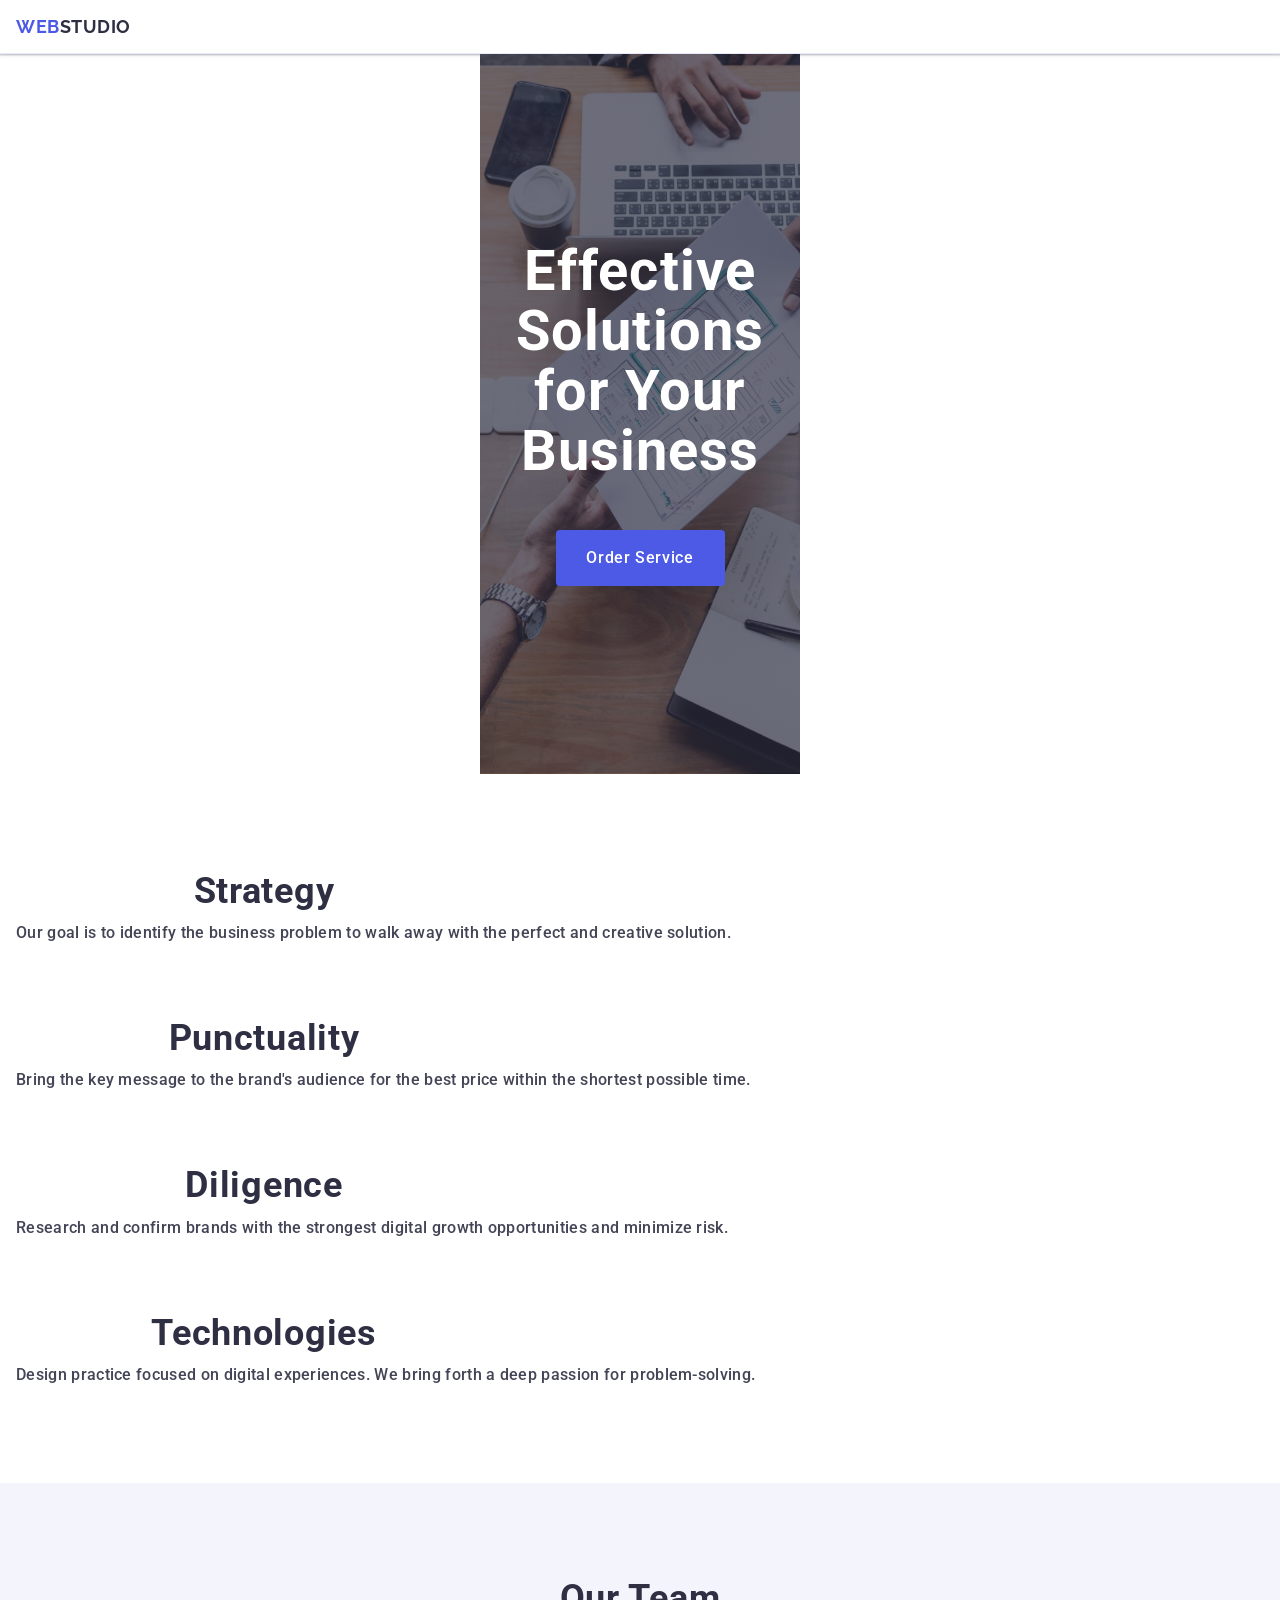
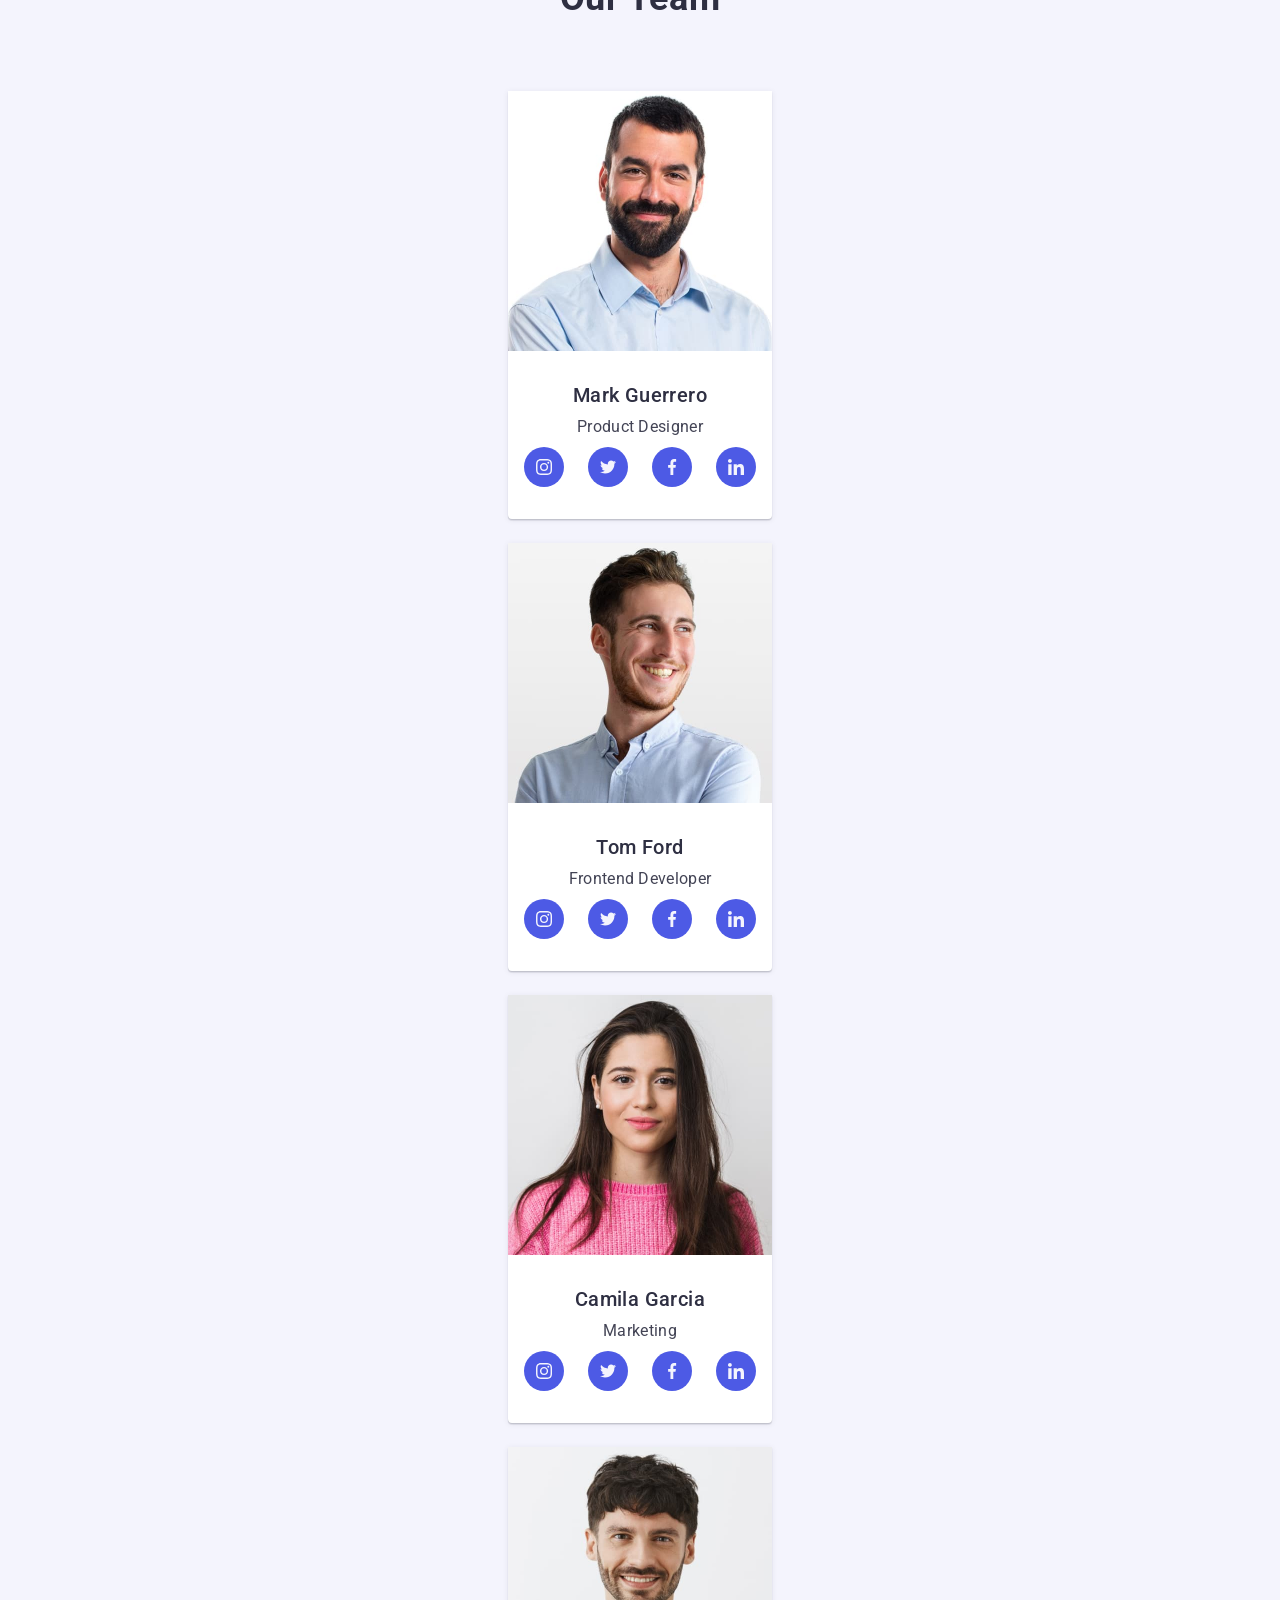
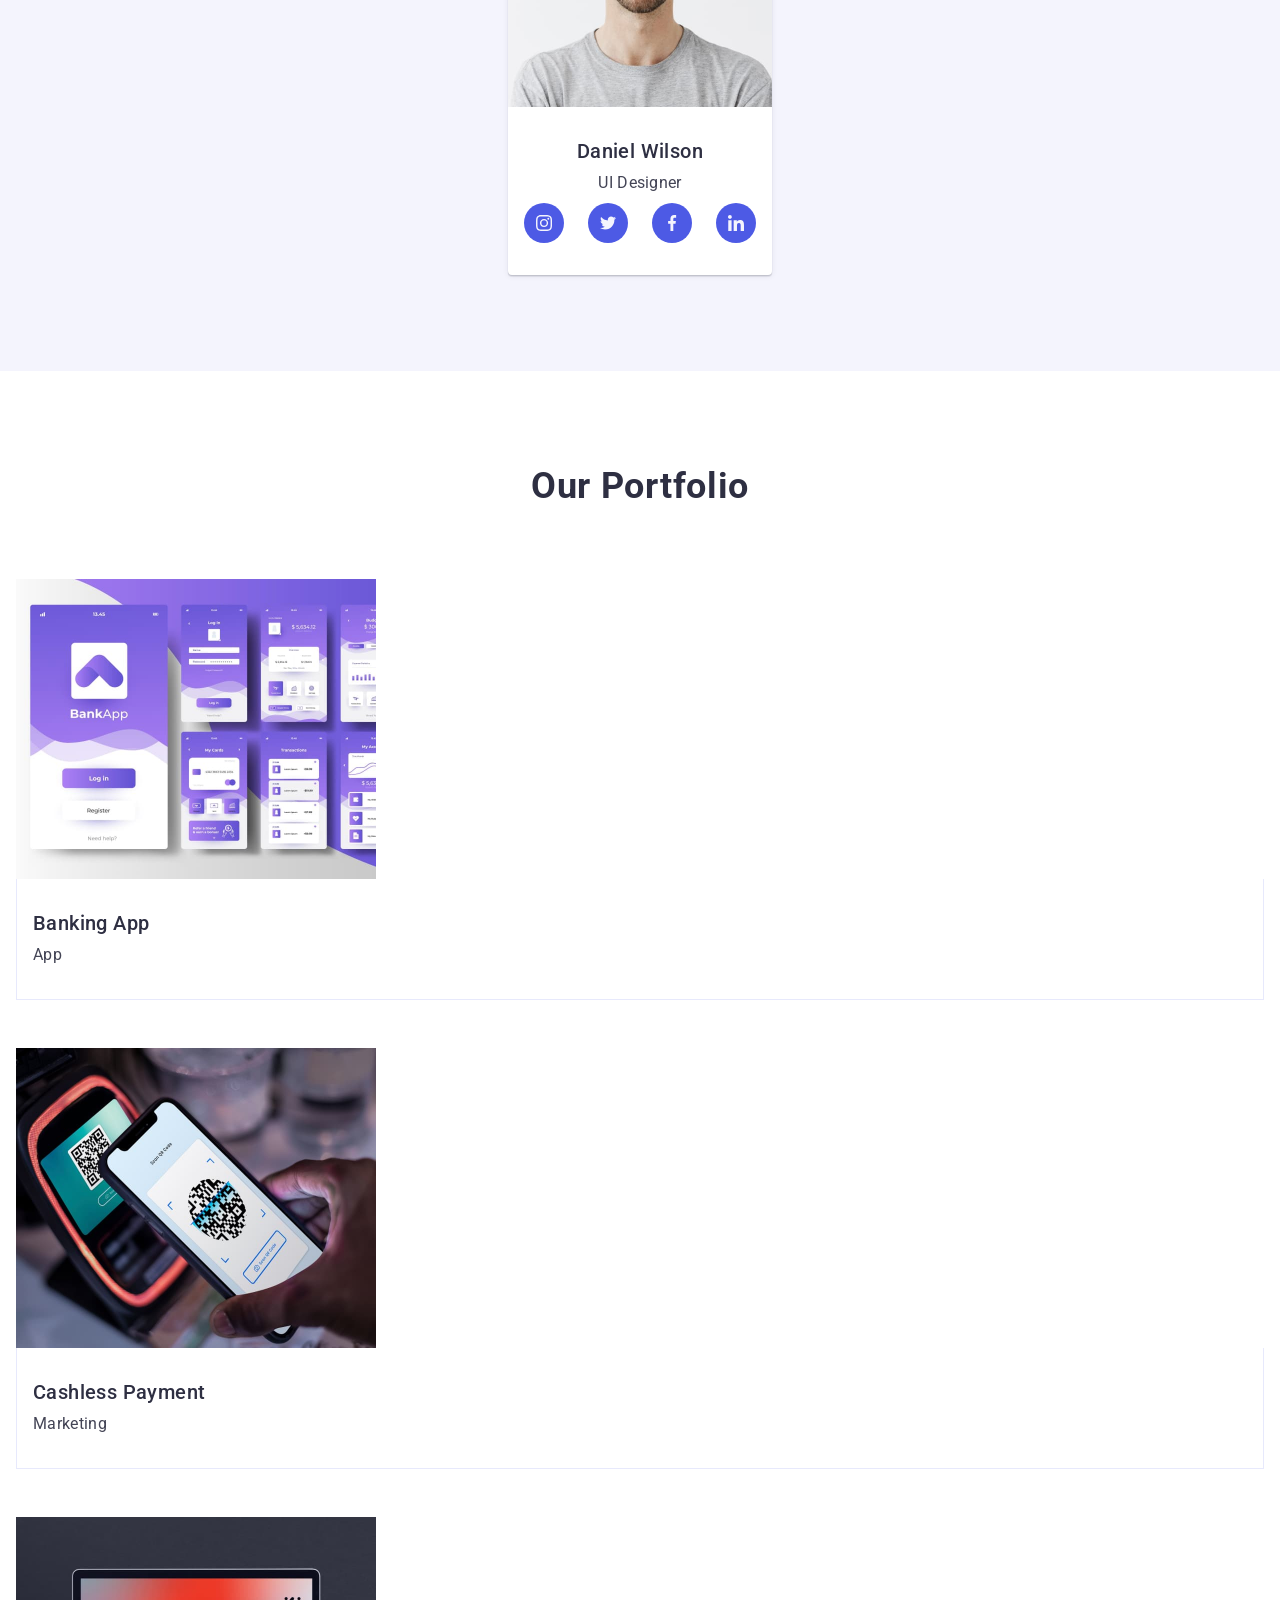
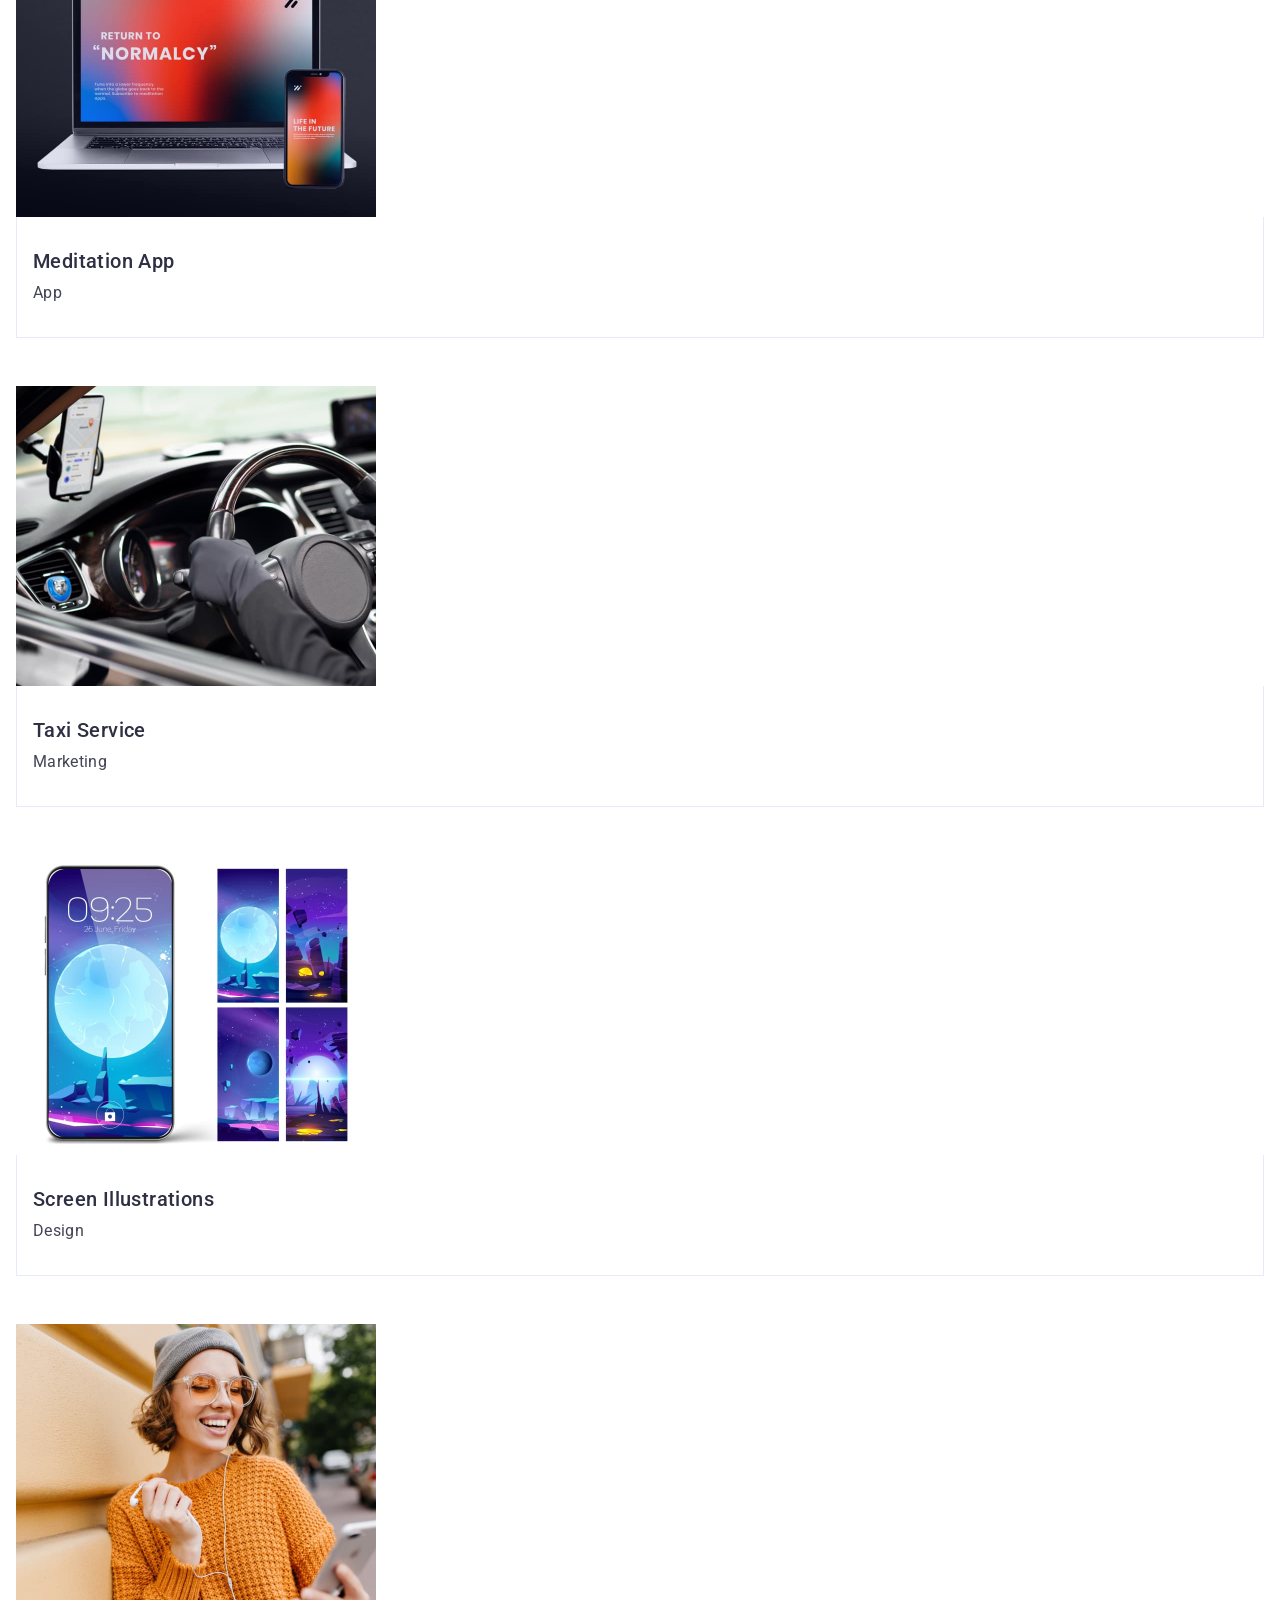
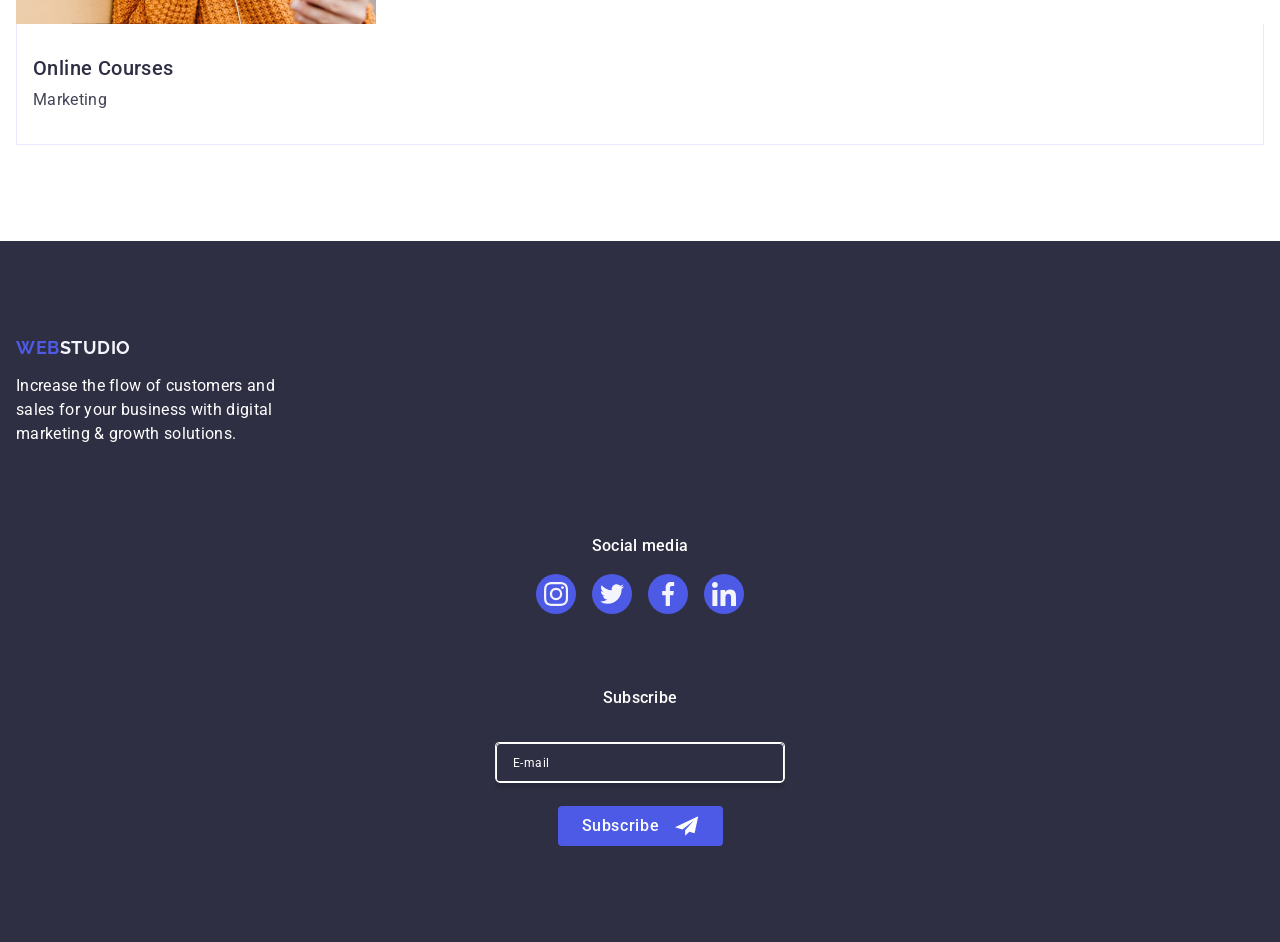
==== index.html @ 6424c377 "turned desktop verison to mobile-first" ====
<!DOCTYPE html>
<html lang="en">
  <head>
    <meta charset="UTF-8" />
    <meta name="viewport" content="width=device-width, initial-scale=1.0" />
    <title>GoIT homework 6</title>
    <link
      rel="stylesheet"
      href="https://cdnjs.cloudflare.com/ajax/libs/modern-normalize/3.0.1/modern-normalize.min.css"
      integrity="sha512-q6WgHqiHlKyOqslT/lgBgodhd03Wp4BEqKeW6nNtlOY4quzyG3VoQKFrieaCeSnuVseNKRGpGeDU3qPmabCANg=="
      crossorigin="anonymous"
      referrerpolicy="no-referrer"
    />
    <link rel="preconnect" href="https://fonts.googleapis.com" />
    <link rel="preconnect" href="https://fonts.gstatic.com" crossorigin />
    <link
      href="https://fonts.googleapis.com/css2?family=Raleway:ital,wght@0,100..900;1,100..900&family=Roboto:ital,wght@0,100..900;1,100..900&display=swap"
      rel="stylesheet"
    />
    <link rel="stylesheet" href="./css/styles.css" />
  </head>
  <body>
    <header class="page-header">
      <div class="header-nav container">
        <nav class="nav-links">
          <a href="./index.html" class="logo"
            >Web<span class="logo-span-header">Studio</span></a
          >
          <ul class="link-nav visually-hidden">
            <li>
              <a href="./index.html" class="link active">Studio</a>
            </li>
            <li>
              <a href="" class="link">Portfolio</a>
            </li>
            <li>
              <a href="" class="link">Contacts</a>
            </li>
          </ul>
        </nav>
        <address class="address-nav visually-hidden">
          <ul class="nav-contacts">
            <li>
              <a href="mailto:info@devstudio.com" class="contact"
                >info@devstudio.com</a
              >
            </li>
            <li>
              <a href="tel:+110001111111" class="contact"
                >+11 (000) 111-11-11</a
              >
            </li>
          </ul>
        </address>
      </div>
    </header>
    <main>
      <section class="main-page">
        <div class="container">
          <h1 class="main-page-text">Effective Solutions for Your Business</h1>
          <button type="button" class="order-service-button">
            Order Service
          </button>
        </div>
      </section>
      <section class="advantages">
        <div class="container">
          <h2 class="visually-hidden">Our Advantages</h2>
          <ul class="adv-list">
            <li class="adv-item">
              <div class="adv-icon-box visually-hidden">
                <svg class="adv-icon" width="64" height="64">
                  <use href="./images/icons.svg#icon-antenna"></use>
                </svg>
              </div>
              <h3 class="adv-title">Strategy</h3>
              <p class="adv-text">
                Our goal is to identify the business problem to walk away with
                the perfect and creative solution.
              </p>
            </li>
            <li class="adv-item">
              <div class="adv-icon-box visually-hidden">
                <svg class="adv-icon" width="64" height="64">
                  <use href="./images/icons.svg#icon-clock"></use>
                </svg>
              </div>
              <h3 class="adv-title">Punctuality</h3>
              <p class="adv-text">
                Bring the key message to the brand's audience for the best price
                within the shortest possible time.
              </p>
            </li>
            <li class="adv-item">
              <div class="adv-icon-box visually-hidden">
                <svg class="adv-icon" width="64" height="64">
                  <use href="./images/icons.svg#icon-diagram"></use>
                </svg>
              </div>
              <h3 class="adv-title">Diligence</h3>
              <p class="adv-text">
                Research and confirm brands with the strongest digital growth
                opportunities and minimize risk.
              </p>
            </li>
            <li class="adv-item">
              <div class="adv-icon-box visually-hidden">
                <svg class="adv-icon" width="64" height="64">
                  <use href="./images/icons.svg#icon-astronaut"></use>
                </svg>
              </div>
              <h3 class="adv-title">Technologies</h3>
              <p class="adv-text">
                Design practice focused on digital experiences. We bring forth a
                deep passion for problem-solving.
              </p>
            </li>
          </ul>
        </div>
      </section>
      <section class="team">
        <div class="container">
          <h2 class="team-title">Our Team</h2>
          <ul class="team-list">
            <li class="team-card">
              <img
                src="./images/Mark.jpg"
                alt="Mark Guerrero"
                width="264"
                height="260"
              />
              <div class="team-name">
                <h3 class="team-member">Mark Guerrero</h3>
                <p class="team-member-text">Product Designer</p>
                <ul class="social-links">
                  <li class="social-links-link">
                    <a
                      href="https://www.instagram.com/"
                      target="_blank"
                      class="link"
                    >
                      <svg class="icon" width="16" height="16">
                        <use href="./images/icons.svg#icon-instagram"></use>
                      </svg>
                    </a>
                  </li>
                  <li class="social-links-link">
                    <a
                      href="https://www.twitter.com/"
                      target="_blank"
                      class="link"
                    >
                      <svg class="icon" width="16" height="16">
                        <use href="./images/icons.svg#icon-twitter"></use>
                      </svg>
                    </a>
                  </li>
                  <li class="social-links-link">
                    <a
                      href="https://www.facebook.com/"
                      target="_blank"
                      class="link"
                    >
                      <svg class="icon" width="16" height="16">
                        <use href="./images/icons.svg#icon-facebook"></use>
                      </svg>
                    </a>
                  </li>
                  <li class="social-links-link">
                    <a
                      href="https://www.linkedin.com/"
                      target="_blank"
                      class="link"
                    >
                      <svg class="icon" width="16" height="16">
                        <use href="./images/icons.svg#icon-linkedin"></use>
                      </svg>
                    </a>
                  </li>
                </ul>
              </div>
            </li>
            <li class="team-card">
              <img
                src="./images/Tom.jpg"
                alt="Tom Ford"
                width="264"
                height="260"
              />
              <div class="team-name">
                <h3 class="team-member">Tom Ford</h3>
                <p class="team-member-text">Frontend Developer</p>
                <ul class="social-links">
                  <li class="social-links-link">
                    <a
                      href="https://www.instagram.com/"
                      target="_blank"
                      class="link"
                    >
                      <svg class="icon" width="16" height="16">
                        <use href="./images/icons.svg#icon-instagram"></use>
                      </svg>
                    </a>
                  </li>
                  <li class="social-links-link">
                    <a
                      href="https://www.twitter.com/"
                      target="_blank"
                      class="link"
                    >
                      <svg class="icon" width="16" height="16">
                        <use href="./images/icons.svg#icon-twitter"></use>
                      </svg>
                    </a>
                  </li>
                  <li class="social-links-link">
                    <a
                      href="https://www.facebook.com/"
                      target="_blank"
                      class="link"
                    >
                      <svg class="icon" width="16" height="16">
                        <use href="./images/icons.svg#icon-facebook"></use>
                      </svg>
                    </a>
                  </li>
                  <li class="social-links-link">
                    <a
                      href="https://www.linkedin.com/"
                      target="_blank"
                      class="link"
                    >
                      <svg class="icon" width="16" height="16">
                        <use href="./images/icons.svg#icon-linkedin"></use>
                      </svg>
                    </a>
                  </li>
                </ul>
              </div>
            </li>
            <li class="team-card">
              <img
                src="./images/Camila.jpg"
                alt="Camila Garcia"
                width="264"
                height="260"
              />
              <div class="team-name">
                <h3 class="team-member">Camila Garcia</h3>
                <p class="team-member-text">Marketing</p>
                <ul class="social-links">
                  <li class="social-links-link">
                    <a
                      href="https://www.instagram.com/"
                      target="_blank"
                      class="link"
                    >
                      <svg class="icon" width="16" height="16">
                        <use href="./images/icons.svg#icon-instagram"></use>
                      </svg>
                    </a>
                  </li>
                  <li class="social-links-link">
                    <a
                      href="https://www.twitter.com/"
                      target="_blank"
                      class="link"
                    >
                      <svg class="icon" width="16" height="16">
                        <use href="./images/icons.svg#icon-twitter"></use>
                      </svg>
                    </a>
                  </li>
                  <li class="social-links-link">
                    <a
                      href="https://www.facebook.com/"
                      target="_blank"
                      class="link"
                    >
                      <svg class="icon" width="16" height="16">
                        <use href="./images/icons.svg#icon-facebook"></use>
                      </svg>
                    </a>
                  </li>
                  <li class="social-links-link">
                    <a
                      href="https://www.linkedin.com/"
                      target="_blank"
                      class="link"
                    >
                      <svg class="icon" width="16" height="16">
                        <use href="./images/icons.svg#icon-linkedin"></use>
                      </svg>
                    </a>
                  </li>
                </ul>
              </div>
            </li>
            <li class="team-card">
              <img
                src="./images/Daniel.jpg"
                alt="Daniel Wilson"
                width="264"
                height="260"
              />
              <div class="team-name">
                <h3 class="team-member">Daniel Wilson</h3>
                <p class="team-member-text">UI Designer</p>
                <ul class="social-links">
                  <li class="social-links-link">
                    <a
                      href="https://www.instagram.com/"
                      target="_blank"
                      class="link"
                    >
                      <svg class="icon" width="16" height="16">
                        <use href="./images/icons.svg#icon-instagram"></use>
                      </svg>
                    </a>
                  </li>
                  <li class="social-links-link">
                    <a
                      href="https://www.twitter.com/"
                      target="_blank"
                      class="link"
                    >
                      <svg class="icon" width="16" height="16">
                        <use href="./images/icons.svg#icon-twitter"></use>
                      </svg>
                    </a>
                  </li>
                  <li class="social-links-link">
                    <a
                      href="https://www.facebook.com/"
                      target="_blank"
                      class="link"
                    >
                      <svg class="icon" width="16" height="16">
                        <use href="./images/icons.svg#icon-facebook"></use>
                      </svg>
                    </a>
                  </li>
                  <li class="social-links-link">
                    <a
                      href="https://www.linkedin.com/"
                      target="_blank"
                      class="link"
                    >
                      <svg class="icon" width="16" height="16">
                        <use href="./images/icons.svg#icon-linkedin"></use>
                      </svg>
                    </a>
                  </li>
                </ul>
              </div>
            </li>
          </ul>
        </div>
      </section>
      <section class="portfolio">
        <div class="container">
          <h2 class="portfolio-title">Our Portfolio</h2>
          <ul class="portfolio-list">
            <li class="portfolio-item">
              <div class="portfolio-item-photo">
                <img
                  src="./images/bankingapp.jpg"
                  alt="Banking app model"
                  width="360"
                  height="300"
                />
                <p class="portfolio-item-text">
                  14 Stylish and User-Friendly App Design Concepts · Task
                  Manager App · Calorie Tracker App · Exotic Fruit Ecommerce App
                  · Cloud Storage App
                </p>
              </div>
              <div class="app-name">
                <h3 class="app-title">Banking App</h3>
                <p class="app-descr">App</p>
              </div>
            </li>
            <li class="portfolio-item">
              <div class="portfolio-item-photo">
                <img
                  src="./images/cashless.jpg"
                  alt="Cashless payment illustration"
                  width="360"
                  height="300"
                />
                <p class="portfolio-item-text">
                  14 Stylish and User-Friendly App Design Concepts · Task
                  Manager App · Calorie Tracker App · Exotic Fruit Ecommerce App
                  · Cloud Storage App
                </p>
              </div>
              <div class="app-name">
                <h3 class="app-title">Cashless Payment</h3>
                <p class="app-descr">Marketing</p>
              </div>
            </li>
            <li class="portfolio-item">
              <div class="portfolio-item-photo">
                <img
                  src="./images/meditation.jpg"
                  alt="Meditation app illustration"
                  width="360"
                  height="300"
                />
                <p class="portfolio-item-text">
                  14 Stylish and User-Friendly App Design Concepts · Task
                  Manager App · Calorie Tracker App · Exotic Fruit Ecommerce App
                  · Cloud Storage App
                </p>
              </div>
              <div class="app-name">
                <h3 class="app-title">Meditation App</h3>
                <p class="app-descr">App</p>
              </div>
            </li>
            <li class="portfolio-item">
              <div class="portfolio-item-photo">
                <img
                  src="./images/taxiservice.jpg"
                  alt="Taxi Service illustration"
                  width="360"
                  height="300"
                />
                <p class="portfolio-item-text">
                  14 Stylish and User-Friendly App Design Concepts · Task
                  Manager App · Calorie Tracker App · Exotic Fruit Ecommerce App
                  · Cloud Storage App
                </p>
              </div>
              <div class="app-name">
                <h3 class="app-title">Taxi Service</h3>
                <p class="app-descr">Marketing</p>
              </div>
            </li>
            <li class="portfolio-item">
              <div class="portfolio-item-photo">
                <img
                  src="./images/screen.jpg"
                  alt="Screen Illustrations design"
                  width="360"
                  height="300"
                />
                <p class="portfolio-item-text">
                  14 Stylish and User-Friendly App Design Concepts · Task
                  Manager App · Calorie Tracker App · Exotic Fruit Ecommerce App
                  · Cloud Storage App
                </p>
              </div>
              <div class="app-name">
                <h3 class="app-title">Screen Illustrations</h3>
                <p class="app-descr">Design</p>
              </div>
            </li>
            <li class="portfolio-item">
              <div class="portfolio-item-photo">
                <img
                  src="./images/onlinecourses.jpg"
                  alt="Online Courses illustration"
                  width="360"
                  height="300"
                />
                <p class="portfolio-item-text">
                  14 Stylish and User-Friendly App Design Concepts · Task
                  Manager App · Calorie Tracker App · Exotic Fruit Ecommerce App
                  · Cloud Storage App
                </p>
              </div>
              <div class="app-name">
                <h3 class="app-title">Online Courses</h3>
                <p class="app-descr">Marketing</p>
              </div>
            </li>
          </ul>
        </div>
      </section>
    </main>
    <footer class="page-footer">
      <div class="container">
        <div class="footer-main">
          <a href="./index.html" class="logo logo-footer"
            >Web<span class="logo-span-footer">Studio</span></a
          >
          <p class="footer-text">
            Increase the flow of customers and sales for your business with
            digital marketing & growth solutions.
          </p>
        </div>
        <div class="social-media-footer">
          <p class="social-media-text">Social media</p>
          <ul class="social-links-footer">
            <li class="footer-link">
              <a href="https://www.instagram.com/" class="link">
                <svg class="icon" width="24" height="24">
                  <use href="./images/icons.svg#icon-instagram"></use>
                </svg>
              </a>
            </li>
            <li class="footer-link">
              <a href="https://www.twitter.com/" class="link">
                <svg class="icon" width="24" height="24">
                  <use href="./images/icons.svg#icon-twitter"></use>
                </svg>
              </a>
            </li>
            <li class="footer-link">
              <a href="https://www.facebook.com/" class="link">
                <svg class="icon" width="24" height="24">
                  <use href="./images/icons.svg#icon-facebook"></use>
                </svg>
              </a>
            </li>
            <li class="footer-link">
              <a href="https://www.linkedin.com/" class="link">
                <svg class="icon" width="24" height="24">
                  <use href="./images/icons.svg#icon-linkedin"></use>
                </svg>
              </a>
            </li>
          </ul>
        </div>
        <div class="subscribe-footer">
          <p class="subscribe-footer-text">Subscribe</p>
          <form class="subscribe-form" name="subscribe-form">
            <label for="subscribe" class="subscribe">
              <input
                type="email"
                name="subscribe"
                id="subscribe"
                placeholder="E-mail"
                class="subscribe-input"
              />
            </label>
            <button type="submit" class="subscribe-btn">
              Subscribe
              <svg class="icon" width="24" height="24">
                <use href="./images/icons.svg#icon-send"></use>
              </svg>
            </button>
          </form>
        </div>
      </div>
    </footer>
    <!-- <div class="modal-overlay is-open">
      <div class="modal">
        <button type="button" class="modal-close-btn">
          <svg class="modal-icon" width="8" height="8">
            <use href="./images/icons.svg#icon-close"></use>
          </svg>
        </button>
        <p class="modal-text">Leave your contacts and we will call you back</p>
        <form class="modal-form" name="contacts_form">
          <div class="contacts-form">
            <label for="user-name" class="form-name"> Name</label>
            <div class="input-box">
              <input
                type="text"
                name="user-name"
                id="user-name"
                class="input"
                required
              />
              <svg class="input-icon" width="18" height="24">
                <use href="./images/icons.svg#icon-person"></use>
              </svg>
            </div>
          </div>
          <div class="contacts-form">
            <label for="phone" class="form-name"> Phone </label>
            <div class="input-box">
              <input
                type="tel"
                name="phone"
                id="phone"
                class="input"
                required
              />
              <svg class="input-icon" width="18" height="24">
                <use href="./images/icons.svg#icon-phone"></use>
              </svg>
            </div>
          </div>
          <div class="contacts-form">
            <label for="email" class="form-name"> Email</label>
            <div class="input-box">
              <input
                type="email"
                name="email"
                id="email"
                class="input"
                required
              />
              <svg class="input-icon" width="18" height="24">
                <use href="./images/icons.svg#icon-email"></use>
              </svg>
            </div>
          </div>
          <div class="comment-form">
            <label for="user-comment" class="form-name">Comment</label>
            <textarea
              name="user-comment"
              id="user-comment"
              placeholder="Text input"
              class="comment-text"
            ></textarea>
          </div>
          <div class="checkbox">
            <input
              type="checkbox"
              id="user-privacy"
              value="true"
              name="user-privacy"
              class="user-privacy visually-hidden"
            />
            <label for="user-privacy" class="privacy-label">
              <span class="privacy-span"
                ><svg class="icon" width="10" height="8">
                  <use href="./images/icons.svg#icon-check"></use>
                </svg>
              </span>
              I accept the terms and conditions of the
              <a href="" class="privacy-policy"> Privacy Policy</a></label
            >
          </div>
          <button type="submit" class="submit-btn">Send</button>
        </form>
      </div>
    </div> -->
  </body>
</html>
---- css/styles.css ----
body {
    font-family: "Roboto", sans-serif;
    color: #434455;
    background-color: #ffffff;
}

h1, h2, h3, h4, h5, h6 {
    margin: 0;
    padding: 0;
}

p {
    margin: 0;
    padding: 0;
}

ul {
    margin: 0;
    padding: 0;
    list-style-type: none;
}

img {
    display: block;
}

.container {
    /* max-width: 1158px; */
    min-width: 288px;
    padding-right: 16px;
    padding-left: 16px;
    margin-right: auto;
    margin-left: auto;
}

.page-header {
    border-bottom: 1px solid #e7e9fc;
    box-shadow: 0px 2px 1px rgba(46, 47, 66, 0.08), 0px 1px 1px rgba(46, 47, 66, 0.16), 0px 1px 6px rgba(46, 47, 66, 0.08);
    padding-top: 16px;
    padding-bottom: 16px;
}

/* .header-nav {
    display: flex;
    margin: 0 auto;
    padding: 0 15px;
    align-items: center;
}

.nav-links {
    display: flex;
    align-items: center;
    margin-right: auto;
} */

.order-service-button {
    color: #ffffff;
    background-color: #4d5ae5;
    font-weight: 500;
    line-height: 1.5;
    letter-spacing: 0.04em;
    border-radius: 4px;
    cursor: pointer;
    display: block;
    min-width: 169px;
    height: 56px;
    border: none;
    margin: 0 auto;
    transition: background-color 250ms cubic-bezier(0.4, 0, 0.2, 1);
}

.order-service-button:hover,
.order-service-button:focus,
.order-service-button:active {
    background-color: #404BBF;
}

.logo {
    font-family: "Raleway", sans-serif;
    font-weight: 700;
    font-size: 18px;
    line-height: 1.17;
    letter-spacing: 0.03em;
    text-transform: uppercase;
    color: #4d5ae5;
    text-decoration: none;
    /* margin-right: 76px; */
}

.logo-span-header {
    color: #2e2f42;
    text-decoration: none;
}

.logo-span-footer {
    color: #F4F4FD;
    text-decoration: none;
}

.link-nav {
    display: flex;
    gap: 40px;
}

.link-nav .link {
    text-decoration: none;
    color: #2e2f42;
    font-weight: 500;
    font-size: 16px;
    line-height: 1.5;
    letter-spacing: 0.02em;
    padding: 24px 0;
    display: block;
    position: relative;
    transition: color 250ms cubic-bezier(0.4, 0, 0.2, 1);
}

.link-nav .link:hover,
.link-nav .link:focus {
    color: #404BBF;
}

.link-nav .link.active {
    color: #404BBF;
}

.link-nav .link.active::after {
    content: "";
    width: 100%;
    position: absolute;
    left: 0;
    bottom: -1px;
    height: 4px;
    background-color: #404BBF;
    border-radius: 2px;
}

.address-nav {
    font-style: normal;
    line-height: 1.5;
    letter-spacing: 0.02em;
}

.nav-contacts {
    display: flex;
    gap: 40px;
}

.address-nav .contact {
    text-decoration: none;
    color: #434455;
    display: flex;
    gap: 40px;
    transition: color 250ms cubic-bezier(0.4, 0, 0.2, 1);
}

.address-nav .contact:hover,
.address-nav .contact:focus {
    color: #404BBF;
    text-decoration: underline;
}

h1 {
    font-weight: bold;
    font-size: 56px;
    letter-spacing: 0.02em;
    line-height: 1.07;
    text-align: center;
}

h2 {
    font-weight: bold;
    font-size: 36px;
    letter-spacing: 2%;
}
 
h3 {
    font-weight: Medium;
    font-size: 20px;
    letter-spacing: 2%;
}

.main-page {
    background-image: linear-gradient(to bottom, rgba(46, 47, 66, 0.7), rgba(46, 47, 66, 0.7)) ,url(../images/office.jpg);
    padding: 188px 0;
    margin: auto;
    background-repeat: no-repeat;
        background-position: center center;
        background-size: cover;
        max-width: 320px;
}

.main-page-text {
    color: #ffffff;
    /* max-width: 496px; */
    min-width: 216px;
    margin-bottom: 48px;
    margin-left: auto;
    margin-right: auto;
}

.advantages {
    /* padding: 120px 0; */
    padding: 96px 0;
}

.visually-hidden {
    position: absolute;
        width: 1px;
        height: 1px;
        margin: -1px;
        border: 0;
        padding: 0;
    
        white-space: nowrap;
        clip-path: inset(100%);
        clip: rect(0 0 0 0);
    overflow: hidden;
}

.adv-list {
    display: flex;
    gap: 72px;
    flex-direction: column;
}

/* .adv-item {
    width: calc((100% - 72px) / 4);
} */

/* .adv-item .adv-icon-box {
    display: flex;
    position: relative;
    border: 1px solid #8e8f99;
        border-radius: 4px;
        width: 264px;
        height: 112px;
        background: #f4f4fd;
        justify-content: center;
        margin-bottom: 8px;
        align-items: center;
}

.adv-icon {
    position: relative;
    display: flex;
    
    align-self: center;
    flex-shrink: 1;
} */

.adv-title {
    margin-top: 0;
    /* font-weight: 500; */
    font-weight: 700;
    line-height: 1.2;
    letter-spacing: 0.02em;
    color: #2e2f42;
    max-width: 496px;
    margin-bottom: 8px;
    font-size: 36px;
    text-align: center;
}

.adv-text {
    line-height: 1.5;
    letter-spacing: 0.02em;
    font-weight: 500;
}

.team {
    background-color: #F4F4FD;
    /* padding: 120px 0; */
    padding: 96px 0;
}

.team-title {
    line-height: 1.11;
    text-align: center;
    letter-spacing: 0.02em;
    text-transform: capitalize;
    color: #2e2f42;
    margin-bottom: 72px;
}

.team-list {
    display: flex;
    gap: 24px;
    flex-direction: column;
}

.team-card {
    background-color: #ffffff;
    /* width: calc((100% - 72px) / 4); */
    width: 264px;
    margin: 0 auto;
    border-radius: 0 0 4px 4px;
    box-shadow: 0 2px 1px 0 rgba(46, 47, 66, 0.08), 0 1px 1px 0 rgba(46, 47, 66, 0.16), 0 1px 6px 0 rgba(46, 47, 66, 0.08);
}

.team-name {
    padding: 32px 0;
}

.team-member {
    font-weight: 500;
    line-height: 1.2;
    letter-spacing: 0.02em;
    color: #2e2f42;
    text-align: center;
    margin-bottom: 8px;
}

.team-member-text {
    font-size: 16px;
    line-height: 1.5;
    letter-spacing: 0.02em;
    text-align: center;
}

.social-links {
    position: relative;
    display: flex;
    gap: 24px;
    flex-shrink: 0;
    align-self: flex-end;
    padding-left: 16px;
    padding-right: 16px;
    padding-top: 8px;
    justify-content: center;
    align-items: center;
}

.social-links .link {
    display: flex;
    height: 40px;
    width: 40px;
    justify-content: center;
    align-items: center;
    border-radius: 50%;
    background-color: #4d5ae5;
    transition: background-color 250ms cubic-bezier(0.4, 0, 0.2, 1);;
}

.social-links .link:hover,
.social-links .link:focus {
    background-color: #404BBF;
}

.social-links .icon {
    fill: #f4f4fd;
}

.portfolio {
    /* padding: 120px 0; */
    padding: 96px 0;
}

.portfolio-title {
    line-height: 1.11;
    text-align: center;
    letter-spacing: 0.02em;
    text-transform: capitalize;
    color: #2e2f42;
    margin-bottom: 72px;
}

.portfolio-list {
    display: flex;
    flex-direction: column;
    /* flex-wrap: wrap;
    column-gap: 24px;
    row-gap: 48px; */
    gap: 48px;
}

.portfolio-item {
    /* width: calc((100% - 48px) / 3); */
    transition: box-shadow 250ms cubic-bezier(0.4, 0, 0.2, 1);
}

.portfolio-item:hover,
.portfolio-item:focus {
    box-shadow: 0px 1px 6px rgba(46, 47, 66, 0.08),
        0px 1px 1px rgba(46, 47, 66, 0.16),
        0px 2px 1px rgba(46, 47, 66, 0.08);
    transform: translateY(0%);  
}

.portfolio-item:hover p,
.portfolio-item:focus p{
    transform: translateY(0%);
}

.portfolio-item-photo {
    position: relative;
    overflow: hidden;

}

.portfolio-item-text {
    position: absolute;
    top: 0;
    font-size: 16px;
    line-height: 1.5;
    letter-spacing: 0.02em;
    color: #f4f4fd;
    padding: 40px 32px;
    background-color: #4d5ae5;
    height: 100%;
    width: 100%;
    transform: translateY(100%);
    transition: transform 250ms cubic-bezier(0.4, 0, 0.2, 1);
}

.app-name {
    border: 1px solid #e7e9fc;
    border-top: none;
    padding: 32px 16px;
}

.app-title {
    font-weight: 500;
    line-height: 1.2;
    letter-spacing: 0.02em;
    color: #2e2f42;
    margin-bottom: 8px;
}

.app-descr {
    font-size: 16px;
    line-height: 1.5;
    letter-spacing: 0.02em;
}

/* footer .container {
    display: flex;
    align-items: baseline;
} */

.page-footer {
    background-color: #2e2f42;
    /* padding: 100px 0; */
    padding: 96px 0;
}

.logo-footer {
    display: inline-block;
    margin-bottom: 16px;
}

.footer-main{
    /* margin-right: 120px; */
 }

.footer-text {
    line-height: 1.5;
    color: #FFFFFF;
    letter-spacing: 0.02em;
    max-width: 264px;
    margin-bottom: 16px;
}

.social-media-footer {
    padding-top: 72px;
}

.social-links-footer {
    display: flex;
    gap: 16px;
    justify-content: center;
    align-items: center;
}

.social-media-text {
    font-weight: 500;
    font-size: 16px;
    line-height: 1.5;
    letter-spacing: 0.02em;
    color: #FFFFFF;
    margin-bottom: 16px;
    text-align: center;
}

.footer-link {
    width: 40px;
    height: 40px;

}
 .footer-link .link {
    width: 100%;
    height: 100%;
    background-color: #4d5ae5;
    border-radius: 50%;
    display: flex;
    align-items: center;
    justify-content: center;
    transition: background-color 250ms cubic-bezier(0.4, 0, 0.2, 1);;
 }

 .footer-link .link:hover,
 .footer-link .link:focus {
    background-color: #31d0aa;
 }

 .footer-link .icon {
    fill: #f4f4fd;
 }

.subscribe-footer {
    /* margin-left: 80px; */
    padding-top: 72px;
}

.subscribe-footer-text {
    font-weight: 500;
        font-size: 16px;
        line-height: 1.5;
        letter-spacing: 0.02em;
        color: #FFFFFF;
        margin-bottom: 16px;
        text-align: center;
        padding-bottom: 16px;
}

.subscribe-form {
    display: flex;
    gap: 24px;
    padding-top: none;
    flex-direction: column;
    justify-content: center;
    align-items: center;
}

.subscribe {
    display: flex;
    border: 1px solid #fff;
        border-radius: 4px;
        height: 40px;
        
}

.subscribe .subscribe-input {
    border: 1px solid #ffffff;
    width: 288px;
        height: 40px;
        background-color: transparent;
        font-size: 12px;
        line-height: 2;
        letter-spacing: 0.04em;
    padding-left: 16px;
    box-shadow: 0px 4px 4px rgba(0, 0, 0, 0.15);
    border-radius: 4px;
    color: #ffffff;
}

.subscribe .subscribe-input::placeholder {
    color: #ffffff;
}

.subscribe-btn {
    font-family: "Roboto", sans-serif;
    font-weight: 500;
        font-size: 16px;
    
        /* line-height: 24px; */
        line-height: 1.5;
        letter-spacing: 0.04em;
        text-align: center;
        color: #fff;
        background-color: #4d5ae5;
    max-width: 165px;
    height: 40px;
    display: flex;
    justify-content: center;
    align-items: center;
    cursor: pointer;
    border-radius: 4px;
    border: none;
    transition: background-color 250ms cubic-bezier(0.4, 0, 0.2, 1);
    padding: 8px 24px;
}

.subscribe-btn .icon {
    fill: #fff;
    margin-left: 16px;
}

.subscribe-btn:hover,
.subscribe-btn:focus,
.subscribe-btn:active {
    background-color: #31d0aa;
}

 .modal-overlay {
    position: fixed;
    top: 0;
    left: 0;
    background-color: rgba(46, 47, 66, 0.4);
    width: 100%;
    height: 100%;
    z-index: 999;
    display: flex;
    justify-content: center;
    align-items: center;
    transition: opacity 250ms cubic-bezier(0.4, 0, 0.2, 1), visibility 250ms cubic-bezier(0.4, 0, 0.2, 1);
    opacity: 0;
    pointer-events: none;
    
 }

 .modal {
    position: absolute;
    top: 50%;
    left: 50%;
    transform: translate(-50%, -50%);
    display: flex;
    border-radius: 4px;
    width: 408px;
    min-height: 584px;
    box-shadow: 0 1px 1px 0 rgba(0, 0, 0, 0.14), 0 1px 3px 0 rgba(0, 0, 0, 0.12), 0 2px 1px 0 rgba(0, 0, 0, 0.2);
    background-color: #fcfcfc;
    justify-content: center;
    transition: transform 250ms cubic-bezier(0.4, 0, 0.2, 1);
    padding: 72px 24px 24px 24px;
    flex-direction: column;
 }

 .modal-close-btn {
    position: absolute;
    top: 24px;
    right: 24px;
    width: 24px;
    height: 24px;
    border-radius: 50%;
    display: flex;
    align-items: center;
    justify-content: center;
    background-color: #e7e9fc;
    border: 1px solid rgba(0, 0, 0, 0.1);
    padding: 0;
    cursor: pointer;
    transition: background-color 250ms cubic-bezier(0.4, 0, 0.2, 1), border 250ms cubic-bezier(0.4, 0, 0.2, 1);
 }

 .modal-close-btn:hover,
 .modal-close-btn:focus {
    background-color: #404BBF;
    border: none;
 }
    
.modal-close-btn .modal-icon {
    transition: fill 250ms cubic-bezier(0.4, 0, 0.2, 1);
 }

.modal-close-btn:hover .modal-icon,
.modal-close-btn:focus .modal-icon {
    fill: #ffffff;
}

 .modal .modal-text {
    font-weight: 500;
    font-size: 16px;
    /* line-height: 24px; */
    line-height: 1.5;
    letter-spacing: 0.02em;
    text-align: center;
    color: #2e2f42;
    margin-bottom: 16px;
 }

.modal-form {
    gap: 8px;
    align-self: flex-start;
}

.contacts-form {
    margin-bottom: 8px;
}

.form-name {
    font-size: 12px;
    line-height: 1.17;
    letter-spacing: 0.04em;
    color: #8e8f99;
    display: block;
    margin-bottom: 4px;
}

.input-box {
    position: relative;
}

.input {
    width: 100%;
    height: 40px;
    border: 1px solid rgba(46, 47, 66, 0.4);
    border-radius: 4px;
    background-color: transparent;
    padding-left: 38px;
    outline: transparent;
    transition: border-color 250ms cubic-bezier(0.4, 0, 0.2, 1);
}

.input:hover,
.input:focus {
    border-color: #4d5ae5;
}

.input-box .input-icon {
    position: absolute;
    left: 16px;
    top: 50%;
    transform: translateY(-50%);
    transition: fill 250ms cubic-bezier(0.4, 0, 0.2, 1);
}

.input:hover + .input-icon, 
.input:focus + .input-icon {
    fill: #4d5ae5;
}

.comment-form {
    margin-bottom: 16px;
}

.comment-text {
    width: 100%;
    height: 120px;
    font-size: 12px;
    line-height: 1.17;
    letter-spacing: 0.04em;
    color: rgba(46, 47, 66, 0.4);
    border: 1px solid rgba(46, 47, 66, 0.4);
    border-radius: 4px;
    background-color: transparent;
    padding: 8px 16px;
    outline: transparent;
    resize: none;
    transition: border-color 250ms cubic-bezier(0.4, 0, 0.2, 1);
}

.comment-text:hover,
.comment-text:focus {
    border-color: #4d5ae5;
}

.checkbox {
    margin-bottom: 24px;
}

.privacy-label {
    font-size: 12px;
    line-height: 1.17;
    letter-spacing: 0.04em;
    color: #8e8f99
}

.privacy-label .privacy-span {
    width: 16px;
    height: 16px;
    border: 1px solid rgba(46, 47, 66, 0.4);
    border-radius: 2px;
    transition: background-color 250ms cubic-bezier(0.4, 0, 0.2, 1), border 250ms cubic-bezier(0.4, 0, 0.2, 1), fill 250ms cubic-bezier(0.4, 0, 0.2, 1);
    display: inline-flex;
    align-items: center;
    justify-content: center;
    fill: transparent;
    margin-right: 8px;  
}

.user-privacy:checked + .privacy-label > .privacy-span {
    background-color: #404BBF;
    border: none;
    fill: #f4f4fd;
}

.privacy-policy {
    color: #4d5ae5;
}

.submit-btn {
    display: block;
    min-width: 169px;
    height: 56px;
    font-family: "Roboto", sans-serif;
    font-weight: 500;
    font-size: 16px;
    line-height: 1.5;
    letter-spacing: 0.04em;
    text-align: center;
    color: #fff;
    cursor: pointer;
    background-color: #4d5ae5;
    border: none;
    transition: background-color 250ms cubic-bezier(0.4, 0, 0.2, 1);
    margin: 0 auto;
}

.submit-btn:hover,
.submit-btn:focus,
.submit-btn:active {
    background-color: #404BBF;
}

.modal-overlay.is-open {
    opacity: 1;
    pointer-events: auto;
}

/* @media (min-width: 768px) {
    .container {
        max-width: 736px;
    }
}

@media (min-width: 1440px) {

} */
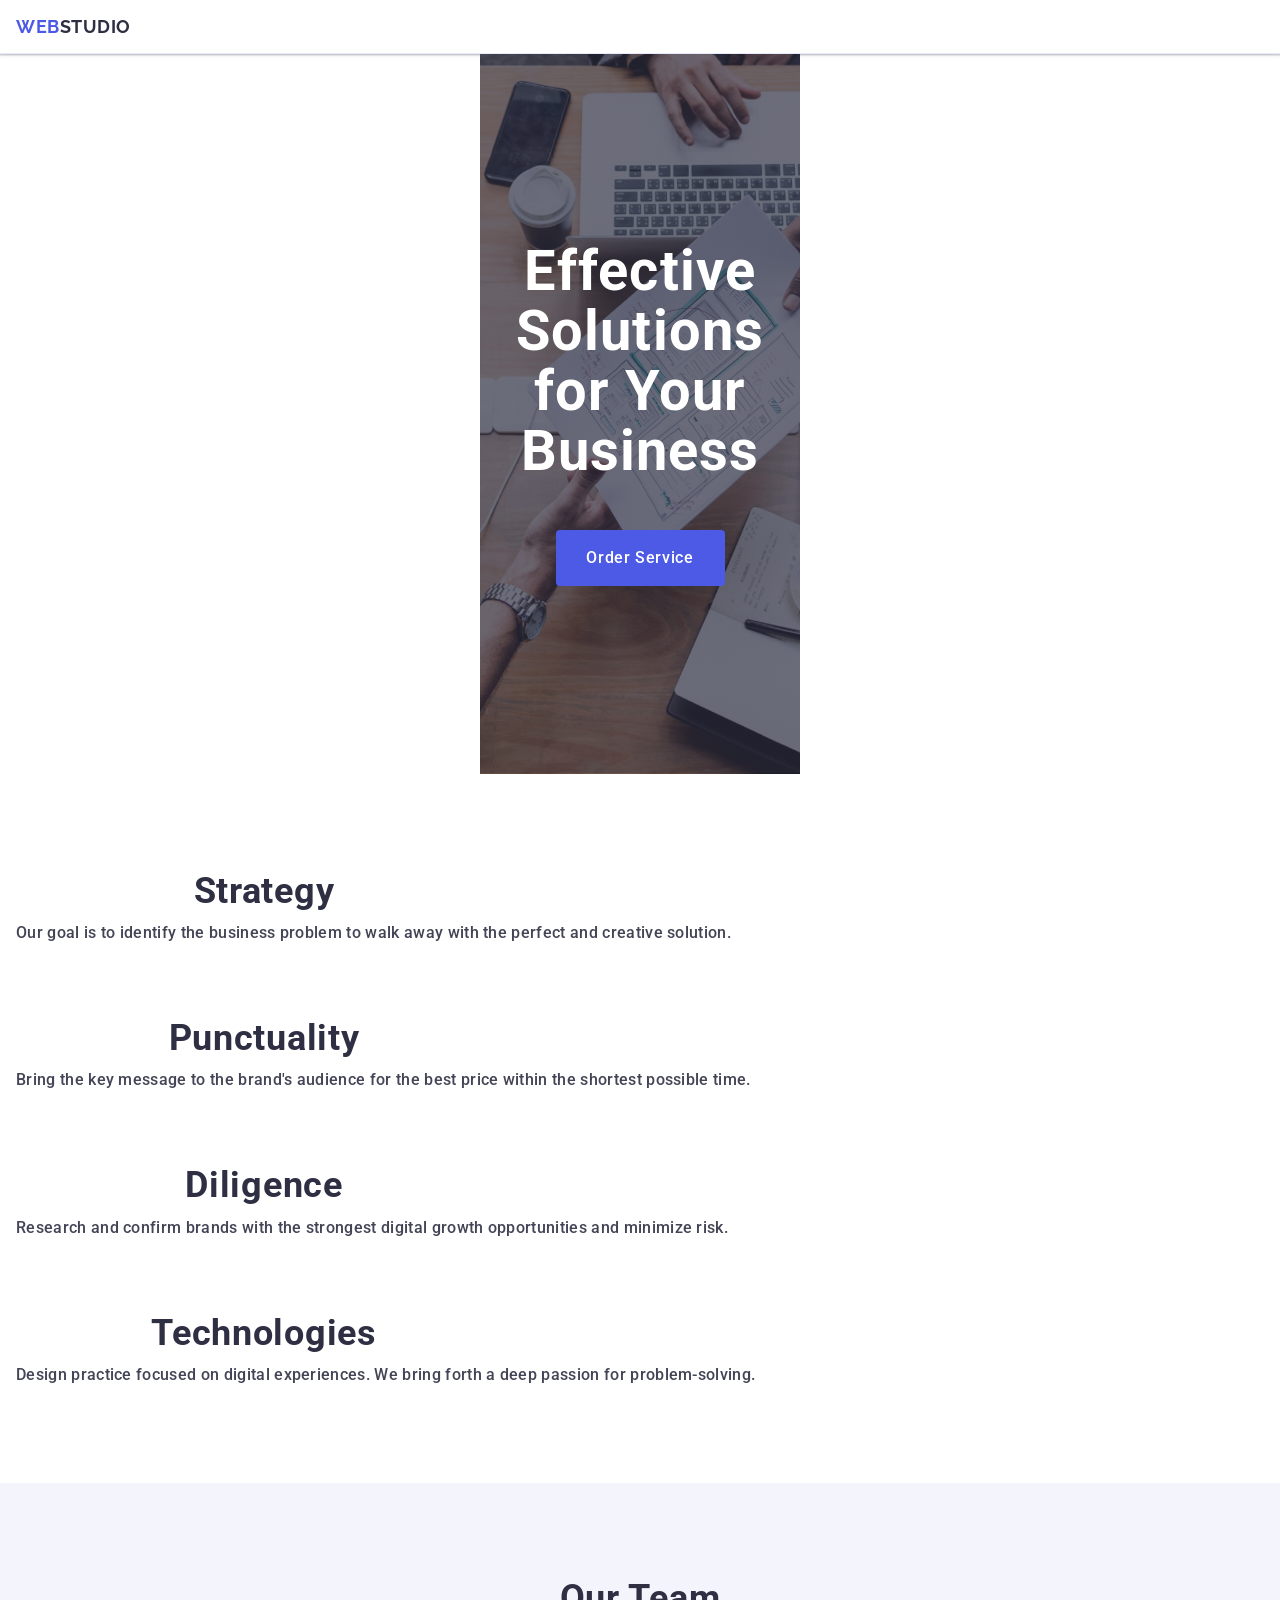
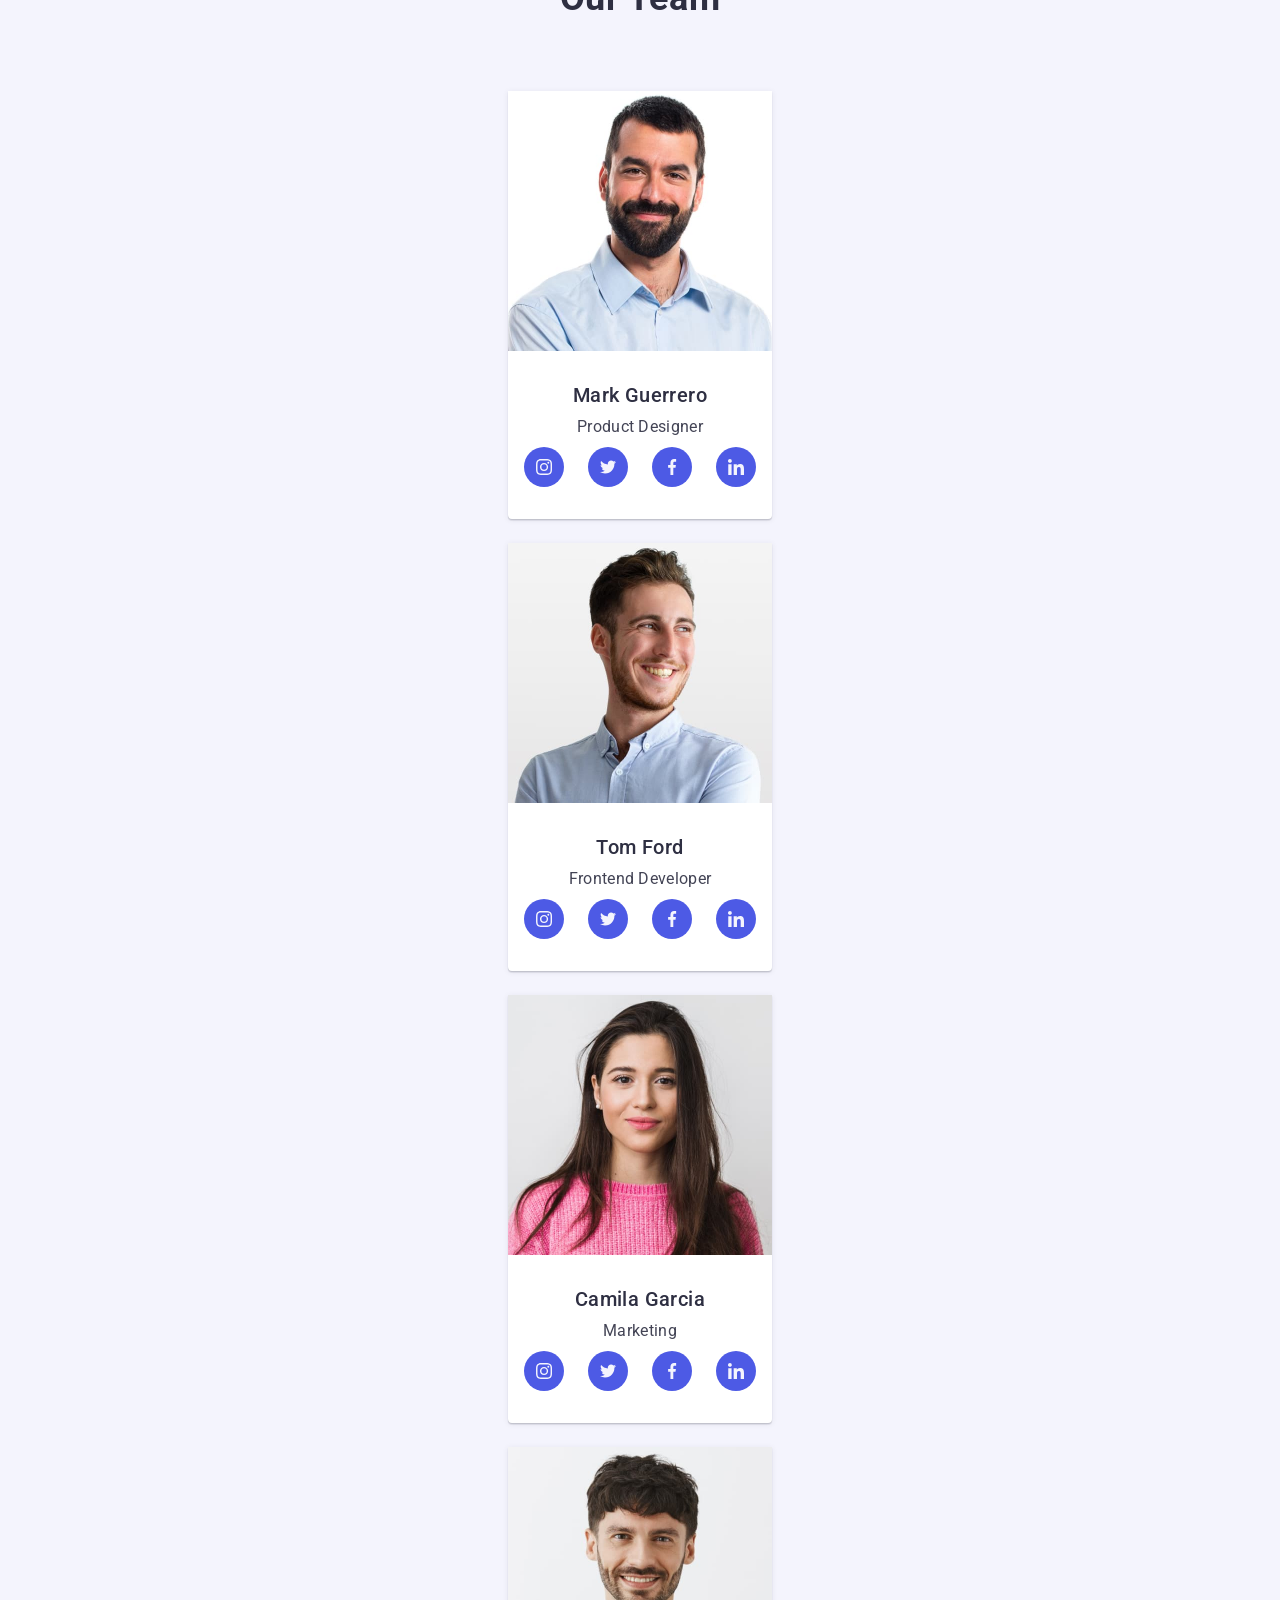
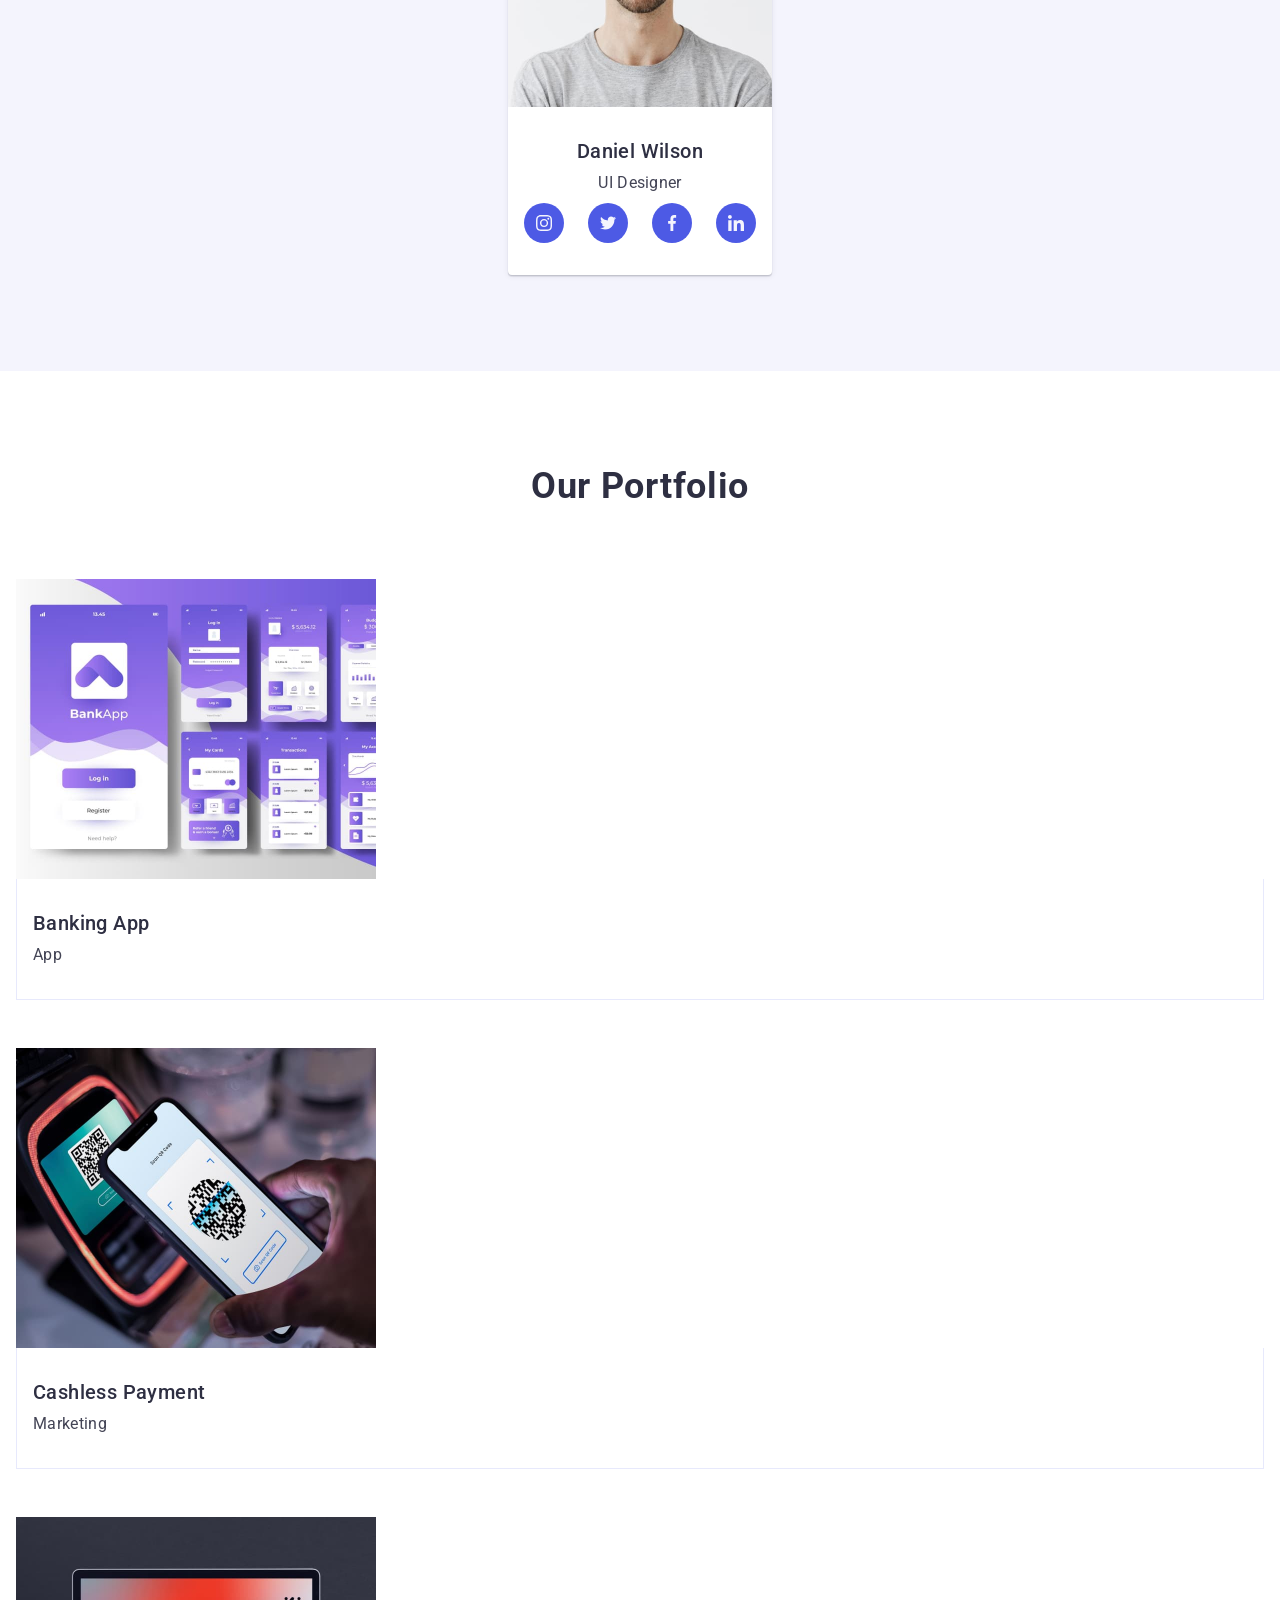
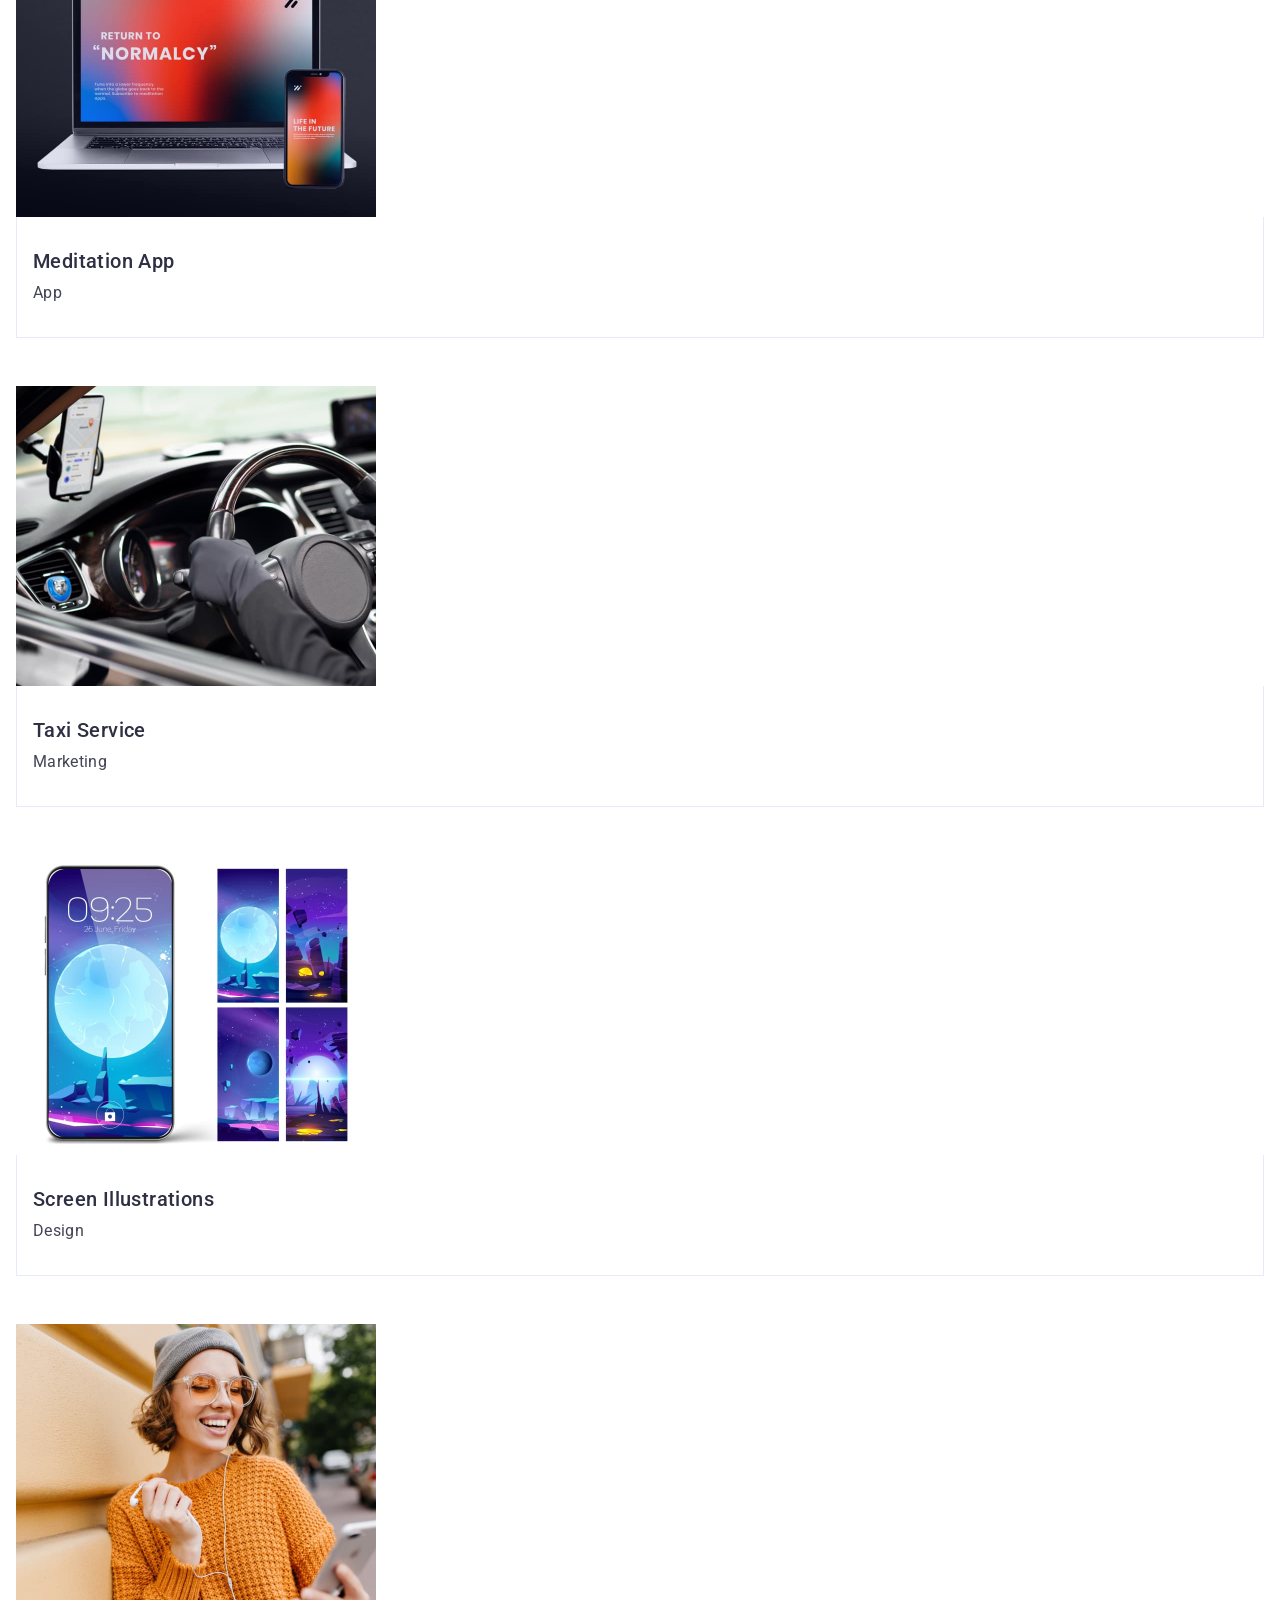
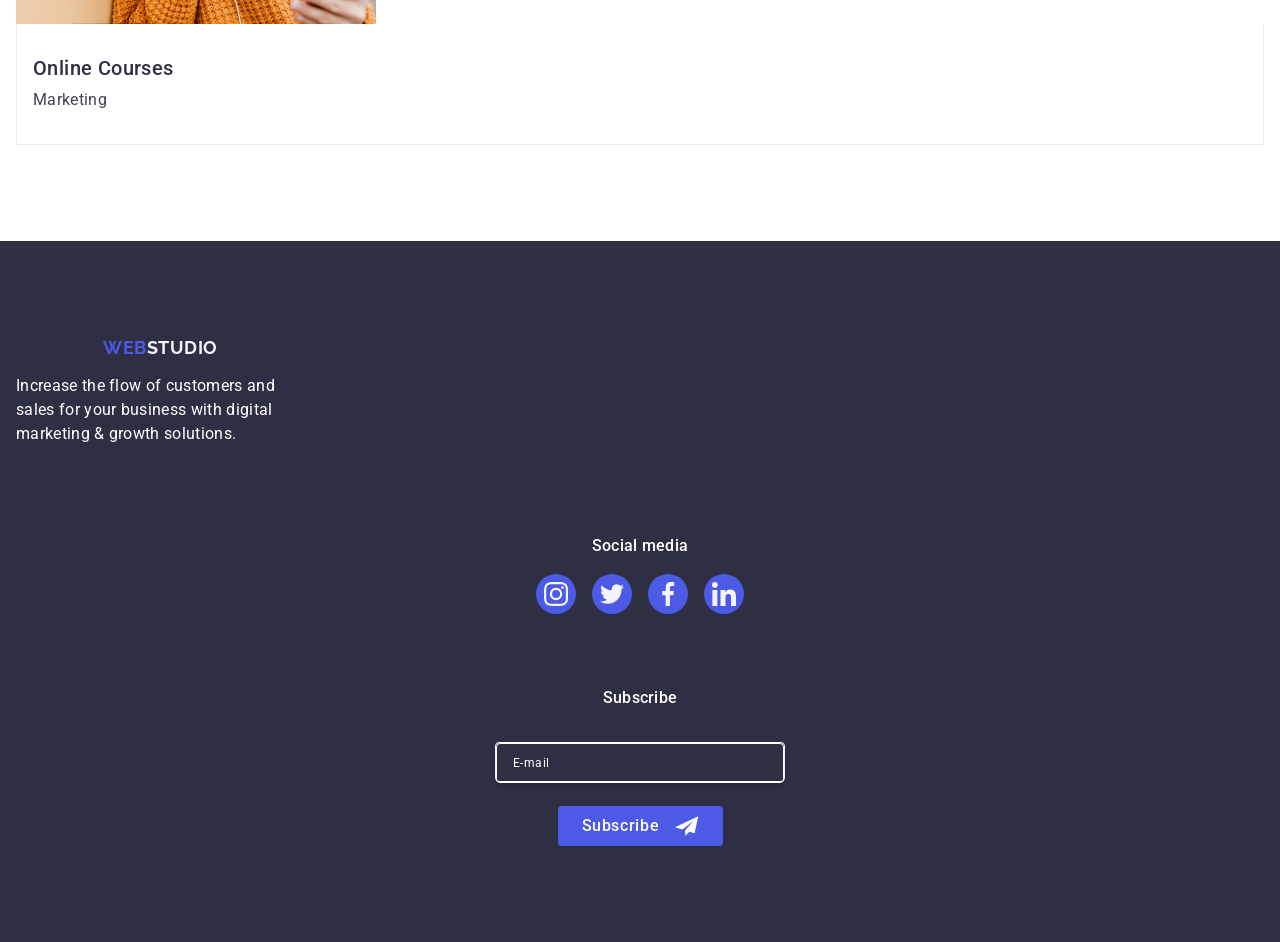
==== commit cad0c5f4: "." ====
--- a/index.html
+++ b/index.html
@@ -630,5 +630,74 @@
         </form>
       </div>
     </div> -->
+
+    <!-- <div class="modal-overlay-mobile">
+      <div class="mobile-nav">
+        <button type="button" class="modal-close-btn mobile-btn">
+          <svg class="modal-icon" width="8" height="8">
+            <use href="./images/icons.svg#icon-close"></use>
+          </svg>
+        </button>
+        <ul class="nav-links-mobile">
+          <li>
+            <a href="./index.html" class="link-mobile link-mobile-active"
+              >Studio</a
+            >
+          </li>
+          <li>
+            <a href="" class="link-mobile">Portfolio</a>
+          </li>
+          <li>
+            <a href="" class="link-mobile">Contacts</a>
+          </li>
+        </ul>
+        <ul class="nav-contacts-mobile">
+          <li>
+            <a
+              href="tel:+110001111111"
+              class="contact-mobile contact-mobile-active"
+              >+11 (000) 111-11-11</a
+            >
+          </li>
+          <li>
+            <a href="mailto:info@devstudio.com" class="contact-mobile"
+              >info@devstudio.com</a
+            >
+          </li>
+        </ul>
+        <div class="mobile-social">
+          <ul class="mobile-social-links">
+            <li class="mobile-link">
+              <a href="https://instagram.com" class="link">
+                <svg class="mobile-icon" width="24" height="24">
+                  <use href="images/icons.svg#icon-instagram"></use>
+                </svg>
+              </a>
+            </li>
+            <li class="mobile-link">
+              <a href="https://twitter.com" class="link">
+                <svg class="mobile-icon" width="24" height="24">
+                  <use href="images/icons.svg#icon-twitter"></use>
+                </svg>
+              </a>
+            </li>
+            <li class="mobile-link">
+              <a href="https://facebook.com" class="link">
+                <svg class="mobile-icon" width="24" height="24">
+                  <use href="images/icons.svg#icon-facebook"></use>
+                </svg>
+              </a>
+            </li>
+            <li class="mobile-link">
+              <a href="https://linkedin.com" class="link">
+                <svg class="mobile-icon" width="24" height="24">
+                  <use href="images/icons.svg#icon-linkedin"></use>
+                </svg>
+              </a>
+            </li>
+          </ul>
+        </div>
+      </div>
+    </div> -->
   </body>
 </html>
--- a/css/styles.css
+++ b/css/styles.css
@@ -339,7 +339,7 @@
     align-items: center;
     border-radius: 50%;
     background-color: #4d5ae5;
-    transition: background-color 250ms cubic-bezier(0.4, 0, 0.2, 1);;
+    transition: background-color 250ms cubic-bezier(0.4, 0, 0.2, 1);
 }
 
 .social-links .link:hover,
@@ -447,6 +447,7 @@
 .logo-footer {
     display: inline-block;
     margin-bottom: 16px;
+    padding-left: 87px;
 }
 
 .footer-main{
@@ -616,11 +617,11 @@
     transform: translate(-50%, -50%);
     display: flex;
     border-radius: 4px;
-    width: 408px;
-    min-height: 584px;
+    width: 288px;
+    min-height: 623px;
     box-shadow: 0 1px 1px 0 rgba(0, 0, 0, 0.14), 0 1px 3px 0 rgba(0, 0, 0, 0.12), 0 2px 1px 0 rgba(0, 0, 0, 0.2);
     background-color: #fcfcfc;
-    justify-content: center;
+    /* justify-content: center; */
     transition: transform 250ms cubic-bezier(0.4, 0, 0.2, 1);
     padding: 72px 24px 24px 24px;
     flex-direction: column;
@@ -641,6 +642,10 @@
     padding: 0;
     cursor: pointer;
     transition: background-color 250ms cubic-bezier(0.4, 0, 0.2, 1), border 250ms cubic-bezier(0.4, 0, 0.2, 1);
+ }
+
+.mobile-btn {
+    background-color: transparent;
  }
 
  .modal-close-btn:hover,
@@ -808,6 +813,118 @@
     pointer-events: auto;
 }
 
+.modal-overlay-mobile {
+    position: fixed;
+        top: 0;
+        left: 0;
+        background-color: rgba(46, 47, 66, 0.4);
+        width: 100%;
+        height: 100%;
+        z-index: 999;
+        display: flex;
+        justify-content: center;
+        align-items: center;
+}
+
+/* .modal .mobile-nav {
+    display: flex;
+    flex-direction: column;
+    justify-content: flex-start;
+    align-items: flex-start;
+} */
+
+.mobile-nav {
+    position: absolute;
+        top: 50%;
+        left: 50%;
+        transform: translate(-50%, -50%);
+        display: flex;
+        width: 320px;
+        min-height: 640px;
+        box-shadow: 0 1px 1px 0 rgba(0, 0, 0, 0.14), 0 1px 3px 0 rgba(0, 0, 0, 0.12), 0 2px 1px 0 rgba(0, 0, 0, 0.2);
+        background-color: #fcfcfc;
+        /* justify-content: center; */
+        transition: transform 250ms cubic-bezier(0.4, 0, 0.2, 1);
+        padding: 72px 24px 24px 24px;
+        flex-direction: column;
+}
+
+.nav-links-mobile {
+    font-weight: 700;
+        font-size: 36px;
+    
+        /* line-height: 40px; */
+        line-height: 111%;
+        letter-spacing: 0.02em;
+}
+
+.nav-links-mobile .link-mobile {
+    text-decoration: none;
+    color: #2e2f42;
+}
+
+.nav-links-mobile .link-mobile:hover,
+.nav-links-mobile .link-mobile:focus{
+    color: #404BBF
+}
+
+.nav-links-mobile li {
+    margin-bottom: 40px;
+}
+
+.nav-links-mobile .link-mobile-active {
+    color: #404bbf;
+}
+
+.nav-contacts-mobile {
+    padding-top: 168px;
+    font-weight: 500;
+        font-size: 20px;
+    
+        /* line-height: 24px; */
+        line-height: 120%;
+        letter-spacing: 0.02em;
+}
+
+.nav-contacts-mobile .contact-mobile {
+    text-decoration: none;
+    color: #2e2f42;
+}
+
+.nav-contacts-mobile li {
+    margin-bottom: 24px;
+}
+
+.nav-contacts-mobile .contact-mobile:hover,
+.nav-contacts-mobile .contact-mobile:focus {
+    color: #404bbf;
+}
+
+.nav-contacts-mobile .contact-mobile-active {
+    color: #404bbf;
+}
+
+.mobile-social-links {
+    display: flex;
+    flex-direction: row;
+    gap: 40px;
+}
+
+.mobile-icon {
+    fill: #fff;
+}
+
+.mobile-link .link {
+    display: flex;
+        height: 40px;
+        width: 40px;
+        justify-content: center;
+        align-items: center;
+        border-radius: 50%;
+        background-color: #4d5ae5;
+        transition: background-color 250ms cubic-bezier(0.4, 0, 0.2, 1);
+}
+
 /* @media (min-width: 768px) {
     .container {
         max-width: 736px;
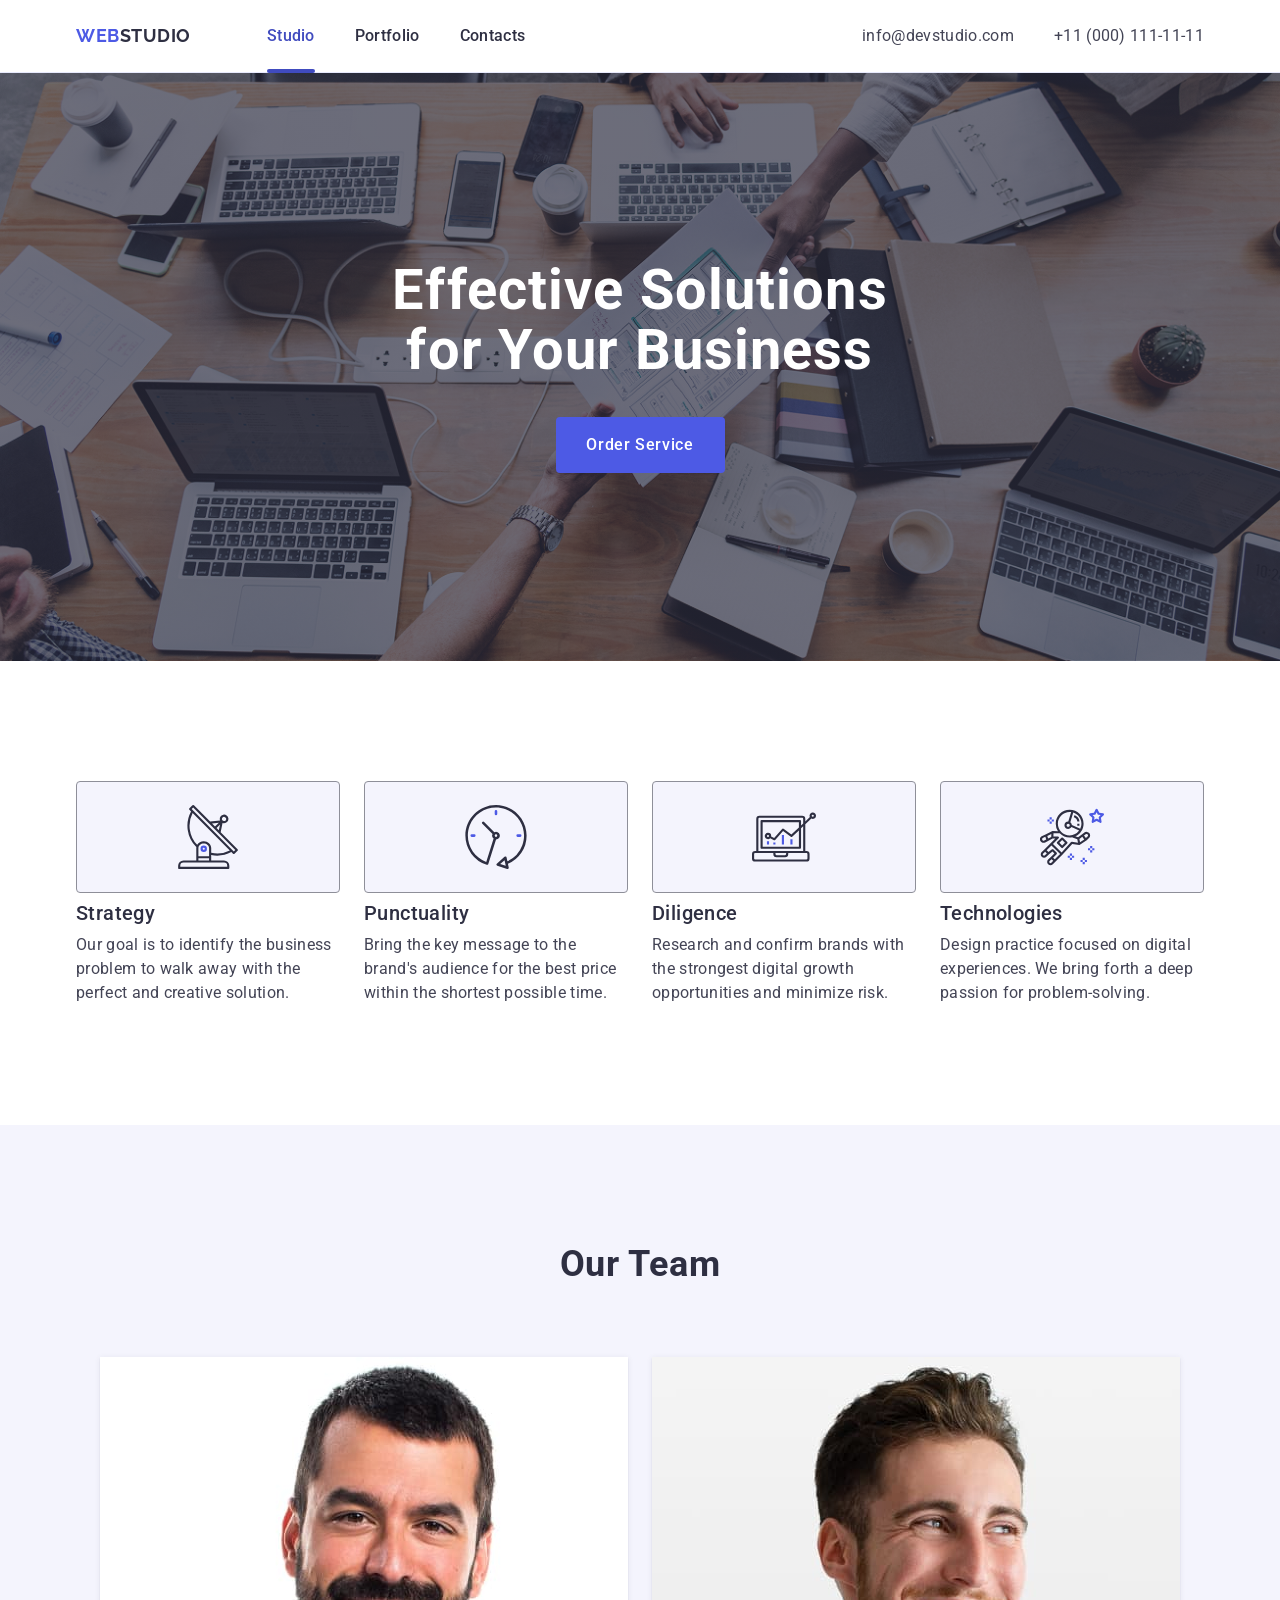
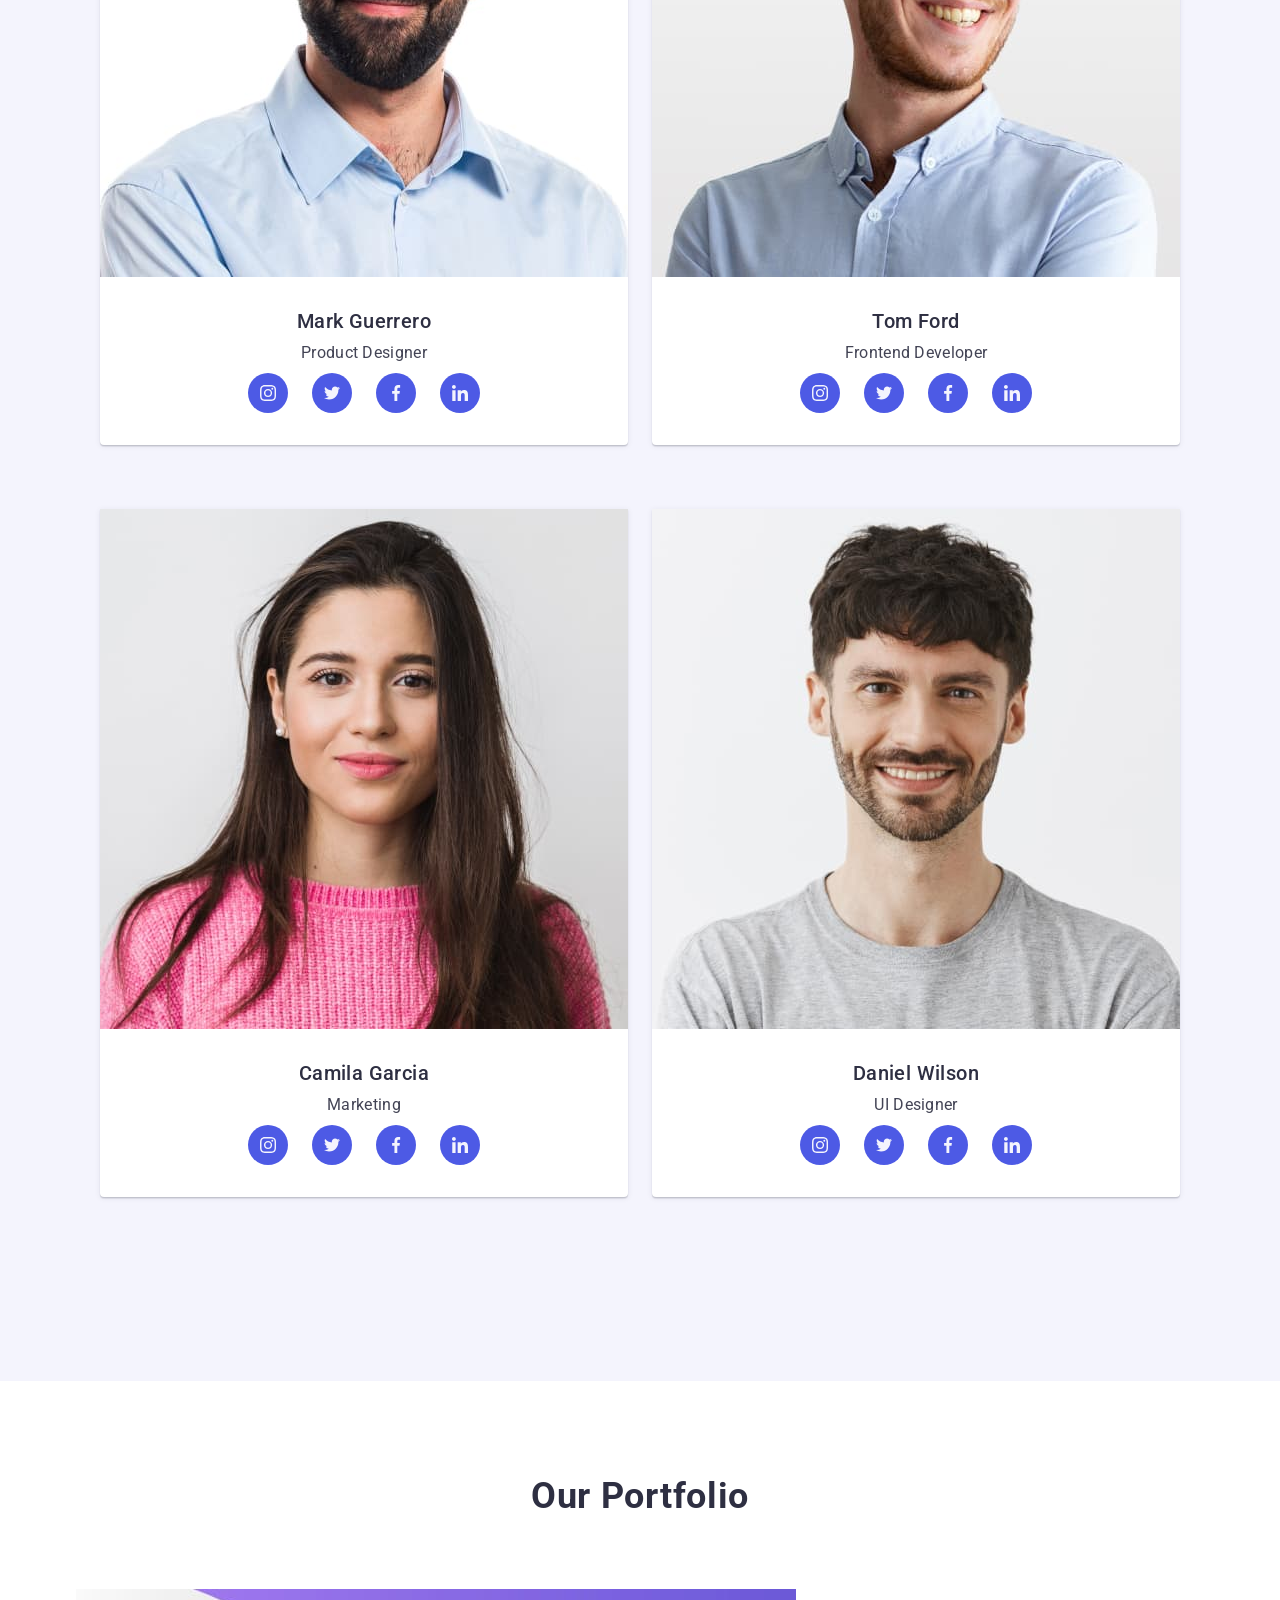
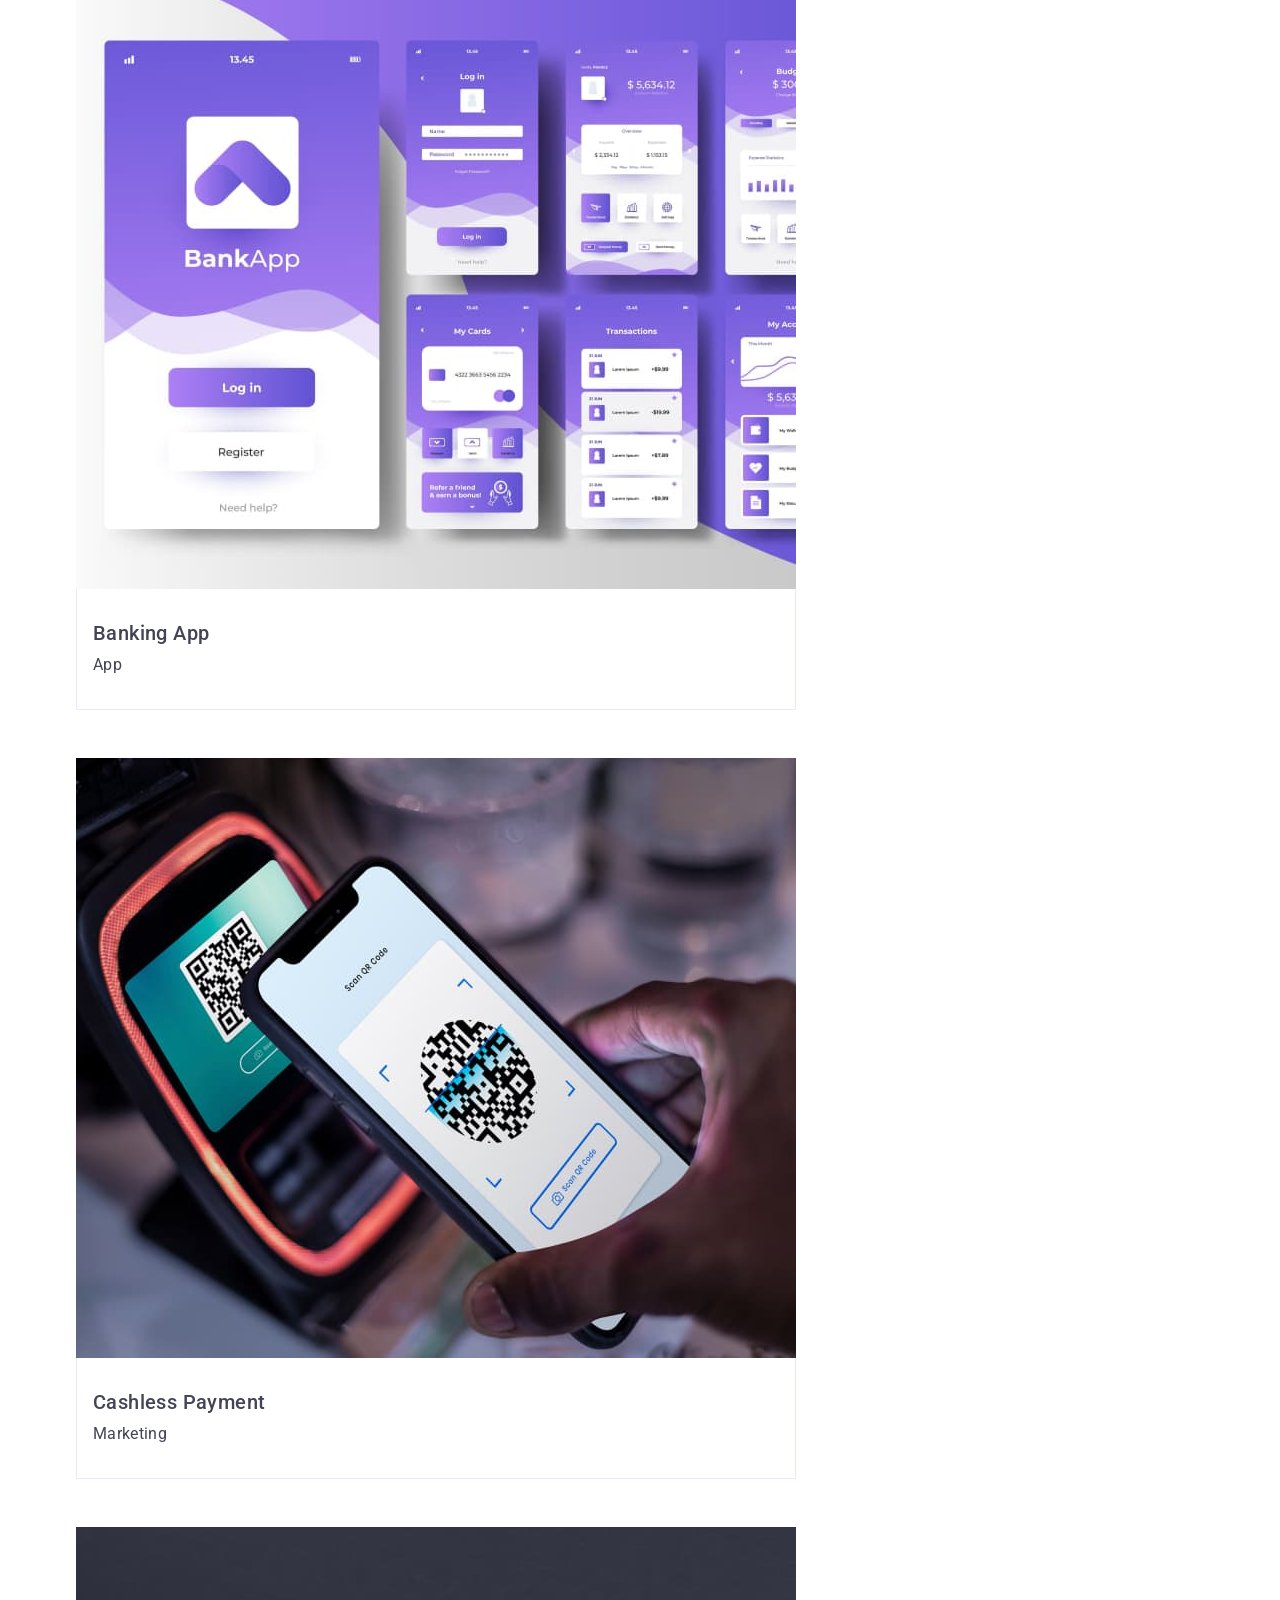
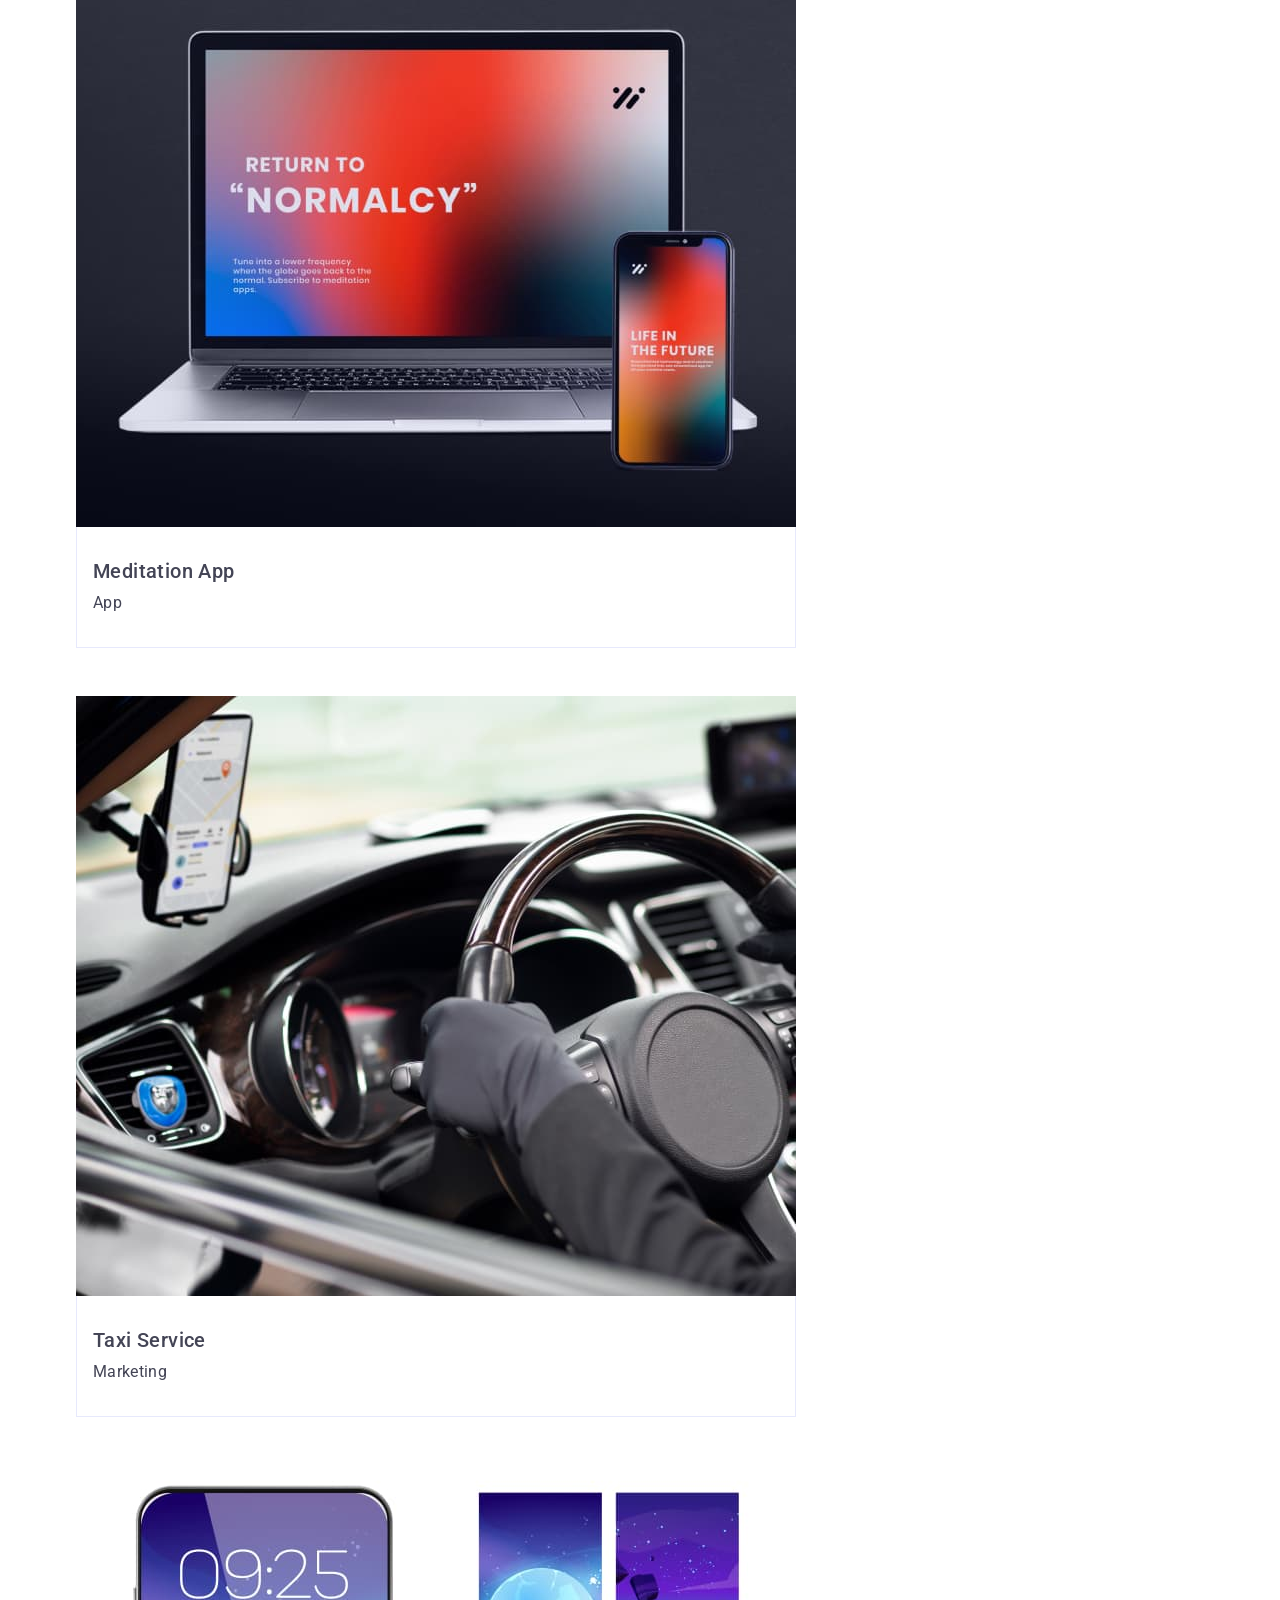
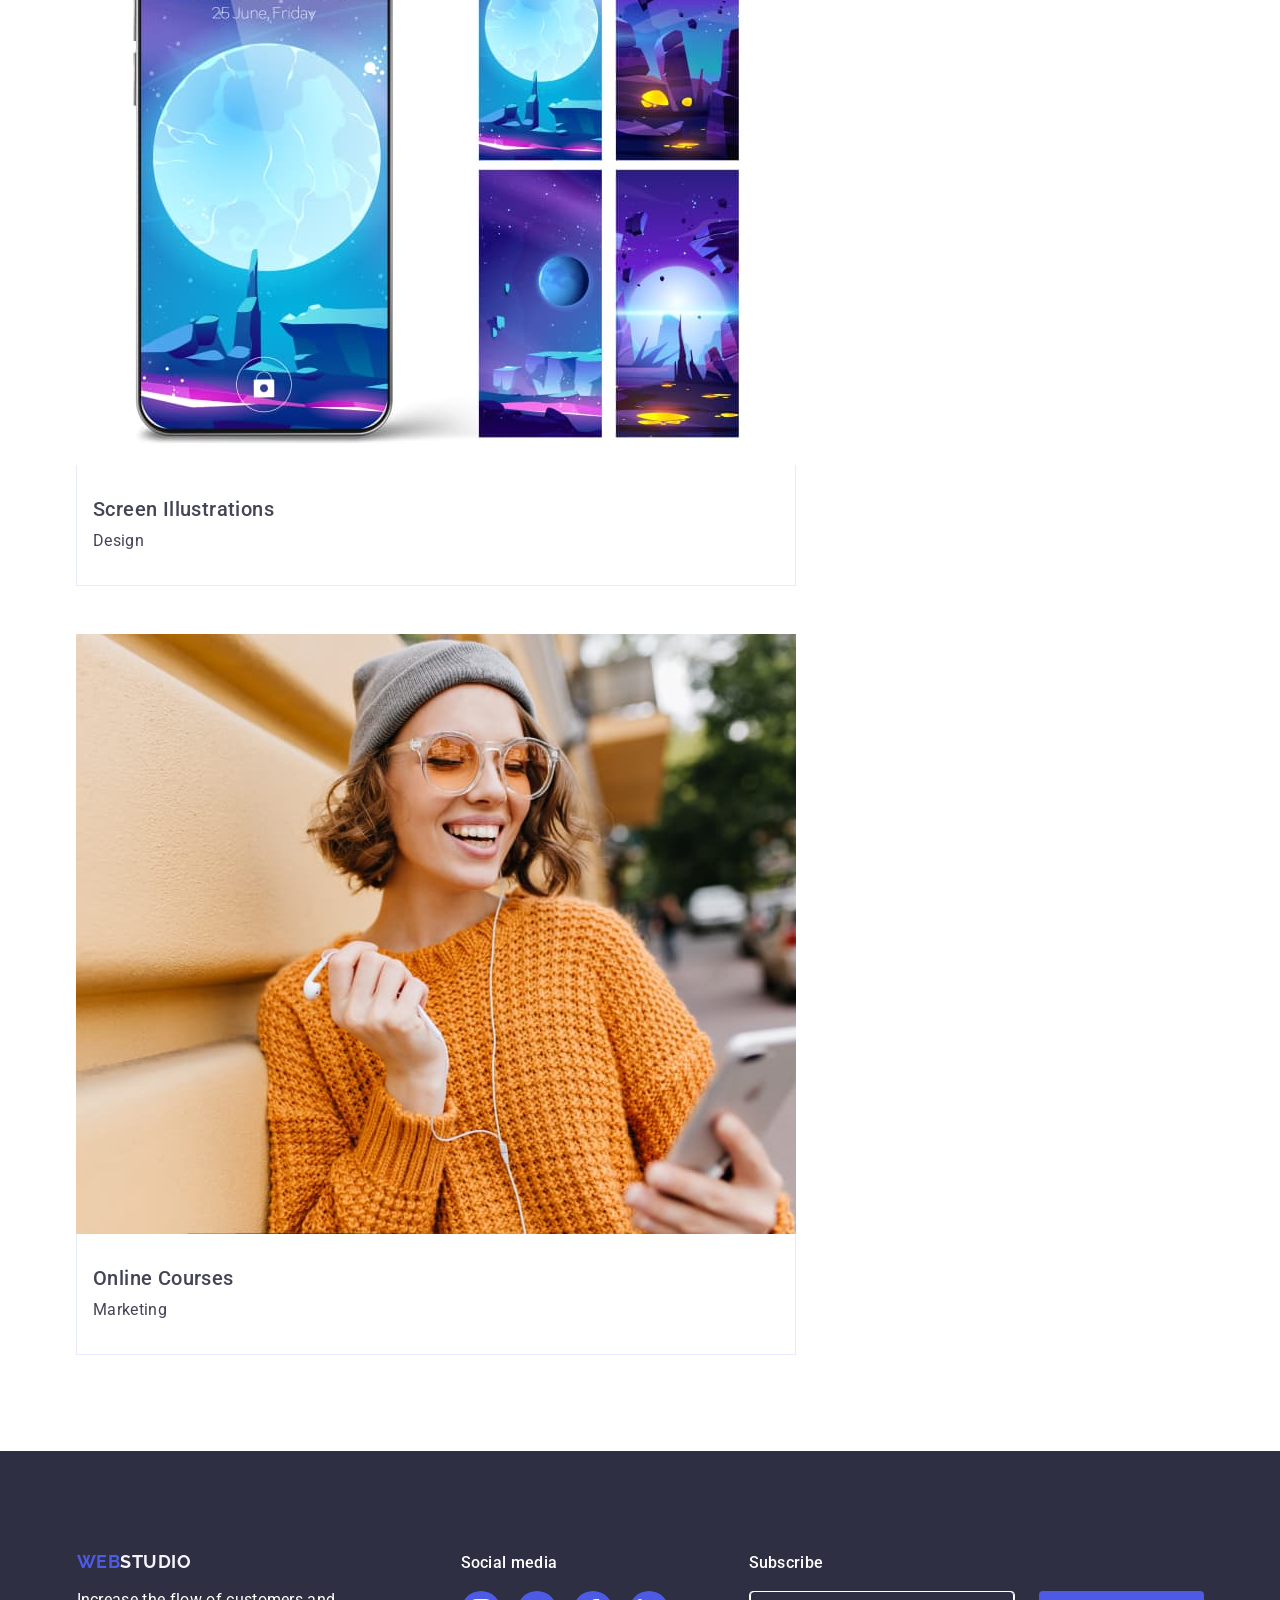
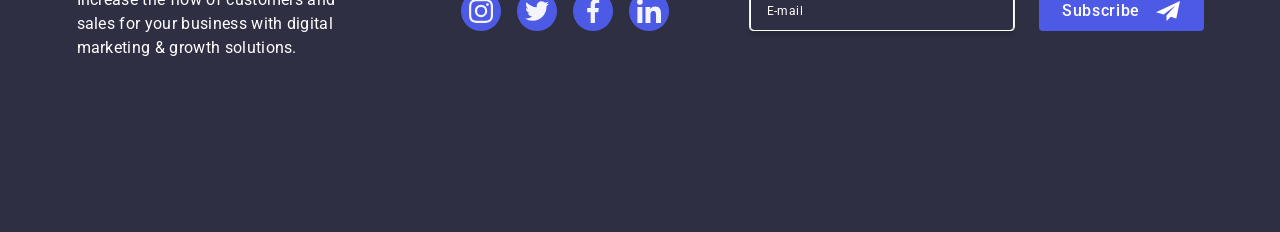
==== commit c02fd546: "." ====
--- a/index.html
+++ b/index.html
@@ -20,13 +20,14 @@
     <link rel="stylesheet" href="./css/styles.css" />
   </head>
   <body>
+    <!-- #region header-->
     <header class="page-header">
       <div class="header-nav container">
         <nav class="nav-links">
-          <a href="./index.html" class="logo"
+          <a href="./index.html" class="logo logo-header"
             >Web<span class="logo-span-header">Studio</span></a
           >
-          <ul class="link-nav visually-hidden">
+          <ul class="link-nav">
             <li>
               <a href="./index.html" class="link active">Studio</a>
             </li>
@@ -38,7 +39,7 @@
             </li>
           </ul>
         </nav>
-        <address class="address-nav visually-hidden">
+        <address class="address-nav">
           <ul class="nav-contacts">
             <li>
               <a href="mailto:info@devstudio.com" class="contact"
@@ -52,23 +53,116 @@
             </li>
           </ul>
         </address>
+        <button type="button" class="burger-button" data-menu-open>
+          <svg class="burger-icon" width="24" height="24">
+            <use href="./images/icons.svg#icon-burger"></use>
+          </svg>
+        </button>
+      </div>
+      <div class="mobile-menu" data-menu>
+        <div class="mobile-menu-container container">
+          <button type="button" class="mobile-menu-close" data-menu-close>
+            <svg class="icon" width="8" height="8">
+              <use href="./images/icons.svg#icon-close"></use>
+            </svg>
+          </button>
+          <nav class="mobile-menu-nav">
+            <ul class="mobile-menu-link-list">
+              <li class="mobile-nav-link">
+                <a href="./index.html" class="mobile-link active">Studio</a>
+              </li>
+              <li class="mobile-nav-link">
+                <a href="" class="mobile-link">Portfolio</a>
+              </li>
+              <li class="mobile-nav-link">
+                <a href="" class="mobile-link">Contacts</a>
+              </li>
+            </ul>
+          </nav>
+          <address class="mobile-menu-contacts">
+            <ul class="mobile-menu-contacts">
+              <li class="mobile-menu-contact">
+                <a
+                  href="mailto:info@devstudio.com"
+                  class="mobile-contact active"
+                  >info@devstudio.com</a
+                >
+              </li>
+              <li class="mobile-menu-contact">
+                <a href="tel:+110001111111" class="mobile-contact"
+                  >+11 (000) 111-11-11</a
+                >
+              </li>
+            </ul>
+          </address>
+          <ul class="mobile-menu-links">
+            <li>
+              <a
+                href="https://www.instagram.com/"
+                target="_blank"
+                class="mobile-menu-link"
+              >
+                <svg class="mobile-link-icon" width="24" height="24">
+                  <use href="./images/icons.svg#icon-instagram"></use>
+                </svg>
+              </a>
+            </li>
+            <li>
+              <a
+                href="https://www.twitter.com/"
+                target="_blank"
+                class="mobile-menu-link"
+              >
+                <svg class="mobile-link-icon" width="24" height="24">
+                  <use href="./images/icons.svg#icon-twitter"></use>
+                </svg>
+              </a>
+            </li>
+            <li>
+              <a
+                href="https://www.facebook.com/"
+                target="_blank"
+                class="mobile-menu-link"
+              >
+                <svg class="mobile-link-icon" width="24" height="24">
+                  <use href="./images/icons.svg#icon-facebook"></use>
+                </svg>
+              </a>
+            </li>
+            <li>
+              <a
+                href="https://www.linkedin.com/"
+                target="_blank"
+                class="mobile-menu-link"
+              >
+                <svg class="mobile-link-icon" width="24" height="24">
+                  <use href="./images/icons.svg#icon-linkedin"></use>
+                </svg>
+              </a>
+            </li>
+          </ul>
+        </div>
       </div>
     </header>
+    <!-- #endregion header -->
     <main>
+      <!-- #region hero-->
       <section class="main-page">
         <div class="container">
           <h1 class="main-page-text">Effective Solutions for Your Business</h1>
-          <button type="button" class="order-service-button">
+          <button type="button" class="order-service-button" data-modal-open>
             Order Service
           </button>
         </div>
       </section>
+      <!-- #endregion hero-->
+      <!-- #region advantages-->
       <section class="advantages">
         <div class="container">
           <h2 class="visually-hidden">Our Advantages</h2>
           <ul class="adv-list">
             <li class="adv-item">
-              <div class="adv-icon-box visually-hidden">
+              <div class="adv-icon-box">
                 <svg class="adv-icon" width="64" height="64">
                   <use href="./images/icons.svg#icon-antenna"></use>
                 </svg>
@@ -80,7 +174,7 @@
               </p>
             </li>
             <li class="adv-item">
-              <div class="adv-icon-box visually-hidden">
+              <div class="adv-icon-box">
                 <svg class="adv-icon" width="64" height="64">
                   <use href="./images/icons.svg#icon-clock"></use>
                 </svg>
@@ -92,7 +186,7 @@
               </p>
             </li>
             <li class="adv-item">
-              <div class="adv-icon-box visually-hidden">
+              <div class="adv-icon-box">
                 <svg class="adv-icon" width="64" height="64">
                   <use href="./images/icons.svg#icon-diagram"></use>
                 </svg>
@@ -104,7 +198,7 @@
               </p>
             </li>
             <li class="adv-item">
-              <div class="adv-icon-box visually-hidden">
+              <div class="adv-icon-box">
                 <svg class="adv-icon" width="64" height="64">
                   <use href="./images/icons.svg#icon-astronaut"></use>
                 </svg>
@@ -118,17 +212,19 @@
           </ul>
         </div>
       </section>
+      <!-- #endregion advantages-->
+      <!-- #region team-->
       <section class="team">
         <div class="container">
           <h2 class="team-title">Our Team</h2>
           <ul class="team-list">
             <li class="team-card">
-              <img
-                src="./images/Mark.jpg"
-                alt="Mark Guerrero"
-                width="264"
-                height="260"
-              />
+              <picture>
+                <source
+                  srcset="./images/Mark.jpg 1x, ./images/Mark@2x.jpg 2x"
+                />
+                <img src="./images/Mark.jpg" alt="Mark Guerrero" />
+              </picture>
               <div class="team-name">
                 <h3 class="team-member">Mark Guerrero</h3>
                 <p class="team-member-text">Product Designer</p>
@@ -181,12 +277,10 @@
               </div>
             </li>
             <li class="team-card">
-              <img
-                src="./images/Tom.jpg"
-                alt="Tom Ford"
-                width="264"
-                height="260"
-              />
+              <picture>
+                <source srcset="./images/Tom.jpg 1x, ./images/Tom@2x.jpg 2x" />
+                <img src="./images/Tom.jpg" alt="Tom Ford" />
+              </picture>
               <div class="team-name">
                 <h3 class="team-member">Tom Ford</h3>
                 <p class="team-member-text">Frontend Developer</p>
@@ -239,12 +333,12 @@
               </div>
             </li>
             <li class="team-card">
-              <img
-                src="./images/Camila.jpg"
-                alt="Camila Garcia"
-                width="264"
-                height="260"
-              />
+              <picture>
+                <source
+                  srcset="./images/Camila.jpg 1x, ./images/Camila@2x.jpg 2x"
+                />
+                <img src="./images/Camila.jpg" alt="Camila Garcia" />
+              </picture>
               <div class="team-name">
                 <h3 class="team-member">Camila Garcia</h3>
                 <p class="team-member-text">Marketing</p>
@@ -297,12 +391,12 @@
               </div>
             </li>
             <li class="team-card">
-              <img
-                src="./images/Daniel.jpg"
-                alt="Daniel Wilson"
-                width="264"
-                height="260"
-              />
+              <picture>
+                <source
+                  srcset="./images/Daniel.jpg 1x, ./images/Daniel@2x.jpg 2x"
+                />
+                <img src="./images/Daniel.jpg" alt="Daniel Wilson" />
+              </picture>
               <div class="team-name">
                 <h3 class="team-member">Daniel Wilson</h3>
                 <p class="team-member-text">UI Designer</p>
@@ -357,18 +451,41 @@
           </ul>
         </div>
       </section>
+      <!-- #endregion team-->
+      <!-- #region portfolio-->
       <section class="portfolio">
         <div class="container">
           <h2 class="portfolio-title">Our Portfolio</h2>
           <ul class="portfolio-list">
             <li class="portfolio-item">
               <div class="portfolio-item-photo">
-                <img
-                  src="./images/bankingapp.jpg"
-                  alt="Banking app model"
-                  width="360"
-                  height="300"
-                />
+                <picture>
+                  <source
+                    srcset="
+                      ./images/bankingapp-desktop.jpg    1x,
+                      ./images/bankingapp-desktop@2x.jpg 2x
+                    "
+                    media="(min-width: 1158px)"
+                  />
+                  <source
+                    srcset="
+                      ./images/bankingapp-tablet.jpg    1x,
+                      ./images/bankingapp-tablet@2x.jpg 2x
+                    "
+                    media="(min-width: 768px)"
+                  />
+                  <source
+                    srcset="
+                      ./images/bankingapp-mobile.jpg    1x,
+                      ./images/bankingapp-mobile@2x.jpg 2x
+                    "
+                    media="(max-width: 767px)"
+                  />
+                  <img
+                    src="./images/bankingapp-mobile.jpg"
+                    alt="Banking app model"
+                  />
+                </picture>
                 <p class="portfolio-item-text">
                   14 Stylish and User-Friendly App Design Concepts · Task
                   Manager App · Calorie Tracker App · Exotic Fruit Ecommerce App
@@ -382,12 +499,33 @@
             </li>
             <li class="portfolio-item">
               <div class="portfolio-item-photo">
-                <img
-                  src="./images/cashless.jpg"
-                  alt="Cashless payment illustration"
-                  width="360"
-                  height="300"
-                />
+                <picture>
+                  <source
+                    srcset="
+                      ./images/cashless-desktop.jpg    1x,
+                      ./images/cashless-desktop@2x.jpg 2x
+                    "
+                    media="(min-width: 1158px)"
+                  />
+                  <source
+                    srcset="
+                      ./images/cashless-tablet.jpg    1x,
+                      ./images/cashless-tablet@2x.jpg 2x
+                    "
+                    media="(min-width: 768px)"
+                  />
+                  <source
+                    srcset="
+                      ./images/cashless-mobile.jpg    1x,
+                      ./images/cashless-mobile@2x.jpg 2x
+                    "
+                    media="(max-width: 767px)"
+                  />
+                  <img
+                    src="./images/cashless-mobile.jpg"
+                    alt="Cashless payment illustration"
+                  />
+                </picture>
                 <p class="portfolio-item-text">
                   14 Stylish and User-Friendly App Design Concepts · Task
                   Manager App · Calorie Tracker App · Exotic Fruit Ecommerce App
@@ -401,12 +539,33 @@
             </li>
             <li class="portfolio-item">
               <div class="portfolio-item-photo">
-                <img
-                  src="./images/meditation.jpg"
-                  alt="Meditation app illustration"
-                  width="360"
-                  height="300"
-                />
+                <picture>
+                  <source
+                    srcset="
+                      ./images/meditation-desktop.jpg    1x,
+                      ./images/meditation-desktop@2x.jpg 2x
+                    "
+                    media="(min-width: 1158px)"
+                  />
+                  <source
+                    srcset="
+                      ./images/meditation-tablet.jpg    1x,
+                      ./images/meditation-tablet@2x.jpg 2x
+                    "
+                    media="(min-width: 768px)"
+                  />
+                  <source
+                    srcset="
+                      ./images/meditation-mobile.jpg    1x,
+                      ./images/meditation-mobile@2x.jpg 2x
+                    "
+                    media="(max-width: 767px)"
+                  />
+                  <img
+                    src="./images/meditation-mobile.jpg"
+                    alt="Meditation app illustration"
+                  />
+                </picture>
                 <p class="portfolio-item-text">
                   14 Stylish and User-Friendly App Design Concepts · Task
                   Manager App · Calorie Tracker App · Exotic Fruit Ecommerce App
@@ -420,12 +579,33 @@
             </li>
             <li class="portfolio-item">
               <div class="portfolio-item-photo">
-                <img
-                  src="./images/taxiservice.jpg"
-                  alt="Taxi Service illustration"
-                  width="360"
-                  height="300"
-                />
+                <picture>
+                  <source
+                    srcset="
+                      ./images/taxiservice-desktop.jpg    1x,
+                      ./images/taxiservice-desktop@2x.jpg 2x
+                    "
+                    media="(min-width: 1158px)"
+                  />
+                  <source
+                    srcset="
+                      ./images/taxiservice-tablet.jpg    1x,
+                      ./images/taxiservice-tablet@2x.jpg 2x
+                    "
+                    media="(min-width: 768px)"
+                  />
+                  <source
+                    srcset="
+                      ./images/taxiservice-mobile.jpg    1x,
+                      ./images/taxiservice-mobile@2x.jpg 2x
+                    "
+                    media="(max-width: 767px)"
+                  />
+                  <img
+                    src="./images/taxiservice-mobile.jpg"
+                    alt="Taxi service illustration"
+                  />
+                </picture>
                 <p class="portfolio-item-text">
                   14 Stylish and User-Friendly App Design Concepts · Task
                   Manager App · Calorie Tracker App · Exotic Fruit Ecommerce App
@@ -439,12 +619,33 @@
             </li>
             <li class="portfolio-item">
               <div class="portfolio-item-photo">
-                <img
-                  src="./images/screen.jpg"
-                  alt="Screen Illustrations design"
-                  width="360"
-                  height="300"
-                />
+                <picture>
+                  <source
+                    srcset="
+                      ./images/screen-desktop.jpg    1x,
+                      ./images/screen-desktop@2x.jpg 2x
+                    "
+                    media="(min-width: 1158px)"
+                  />
+                  <source
+                    srcset="
+                      ./images/screen-tablet.jpg    1x,
+                      ./images/screen-tablet@2x.jpg 2x
+                    "
+                    media="(min-width: 768px)"
+                  />
+                  <source
+                    srcset="
+                      ./images/screen-mobile.jpg    1x,
+                      ./images/screen-mobile@2x.jpg 2x
+                    "
+                    media="(max-width: 767px)"
+                  />
+                  <img
+                    src="./images/screen-mobile.jpg"
+                    alt="Screen Illustrations design"
+                  />
+                </picture>
                 <p class="portfolio-item-text">
                   14 Stylish and User-Friendly App Design Concepts · Task
                   Manager App · Calorie Tracker App · Exotic Fruit Ecommerce App
@@ -458,12 +659,33 @@
             </li>
             <li class="portfolio-item">
               <div class="portfolio-item-photo">
-                <img
-                  src="./images/onlinecourses.jpg"
-                  alt="Online Courses illustration"
-                  width="360"
-                  height="300"
-                />
+                <picture>
+                  <source
+                    srcset="
+                      ./images/onlinecourses-desktop.jpg    1x,
+                      ./images/onlinecourses-desktop@2x.jpg 2x
+                    "
+                    media="(min-width: 1158px)"
+                  />
+                  <source
+                    srcset="
+                      ./images/onlinecourses-tablet.jpg    1x,
+                      ./images/onlinecourses-tablet@2x.jpg 2x
+                    "
+                    media="(min-width: 768px)"
+                  />
+                  <source
+                    srcset="
+                      ./images/onlinecourses-mobile.jpg    1x,
+                      ./images/onlinecourses-mobile@2x.jpg 2x
+                    "
+                    media="(max-width: 767px)"
+                  />
+                  <img
+                    src="./images/onlinecourses-mobile.jpg"
+                    alt="Online Courses illustration"
+                  />
+                </picture>
                 <p class="portfolio-item-text">
                   14 Stylish and User-Friendly App Design Concepts · Task
                   Manager App · Calorie Tracker App · Exotic Fruit Ecommerce App
@@ -478,7 +700,9 @@
           </ul>
         </div>
       </section>
+      <!-- #endregion portfolio-->
     </main>
+    <!-- #region footer-->
     <footer class="page-footer">
       <div class="container">
         <div class="footer-main">
@@ -545,9 +769,11 @@
         </div>
       </div>
     </footer>
-    <!-- <div class="modal-overlay is-open">
+    <!-- #endregion footer-->
+    <!-- #region backdrop-->
+    <div class="modal-overlay" data-modal>
       <div class="modal">
-        <button type="button" class="modal-close-btn">
+        <button type="button" class="modal-close-btn" data-modal-close>
           <svg class="modal-icon" width="8" height="8">
             <use href="./images/icons.svg#icon-close"></use>
           </svg>
@@ -622,82 +848,18 @@
                   <use href="./images/icons.svg#icon-check"></use>
                 </svg>
               </span>
-              I accept the terms and conditions of the
-              <a href="" class="privacy-policy"> Privacy Policy</a></label
+              <span
+                >I accept the terms and conditions of the
+                <a href="" class="privacy-policy"> Privacy Policy</a></span
+              ></label
             >
           </div>
           <button type="submit" class="submit-btn">Send</button>
         </form>
       </div>
-    </div> -->
-
-    <!-- <div class="modal-overlay-mobile">
-      <div class="mobile-nav">
-        <button type="button" class="modal-close-btn mobile-btn">
-          <svg class="modal-icon" width="8" height="8">
-            <use href="./images/icons.svg#icon-close"></use>
-          </svg>
-        </button>
-        <ul class="nav-links-mobile">
-          <li>
-            <a href="./index.html" class="link-mobile link-mobile-active"
-              >Studio</a
-            >
-          </li>
-          <li>
-            <a href="" class="link-mobile">Portfolio</a>
-          </li>
-          <li>
-            <a href="" class="link-mobile">Contacts</a>
-          </li>
-        </ul>
-        <ul class="nav-contacts-mobile">
-          <li>
-            <a
-              href="tel:+110001111111"
-              class="contact-mobile contact-mobile-active"
-              >+11 (000) 111-11-11</a
-            >
-          </li>
-          <li>
-            <a href="mailto:info@devstudio.com" class="contact-mobile"
-              >info@devstudio.com</a
-            >
-          </li>
-        </ul>
-        <div class="mobile-social">
-          <ul class="mobile-social-links">
-            <li class="mobile-link">
-              <a href="https://instagram.com" class="link">
-                <svg class="mobile-icon" width="24" height="24">
-                  <use href="images/icons.svg#icon-instagram"></use>
-                </svg>
-              </a>
-            </li>
-            <li class="mobile-link">
-              <a href="https://twitter.com" class="link">
-                <svg class="mobile-icon" width="24" height="24">
-                  <use href="images/icons.svg#icon-twitter"></use>
-                </svg>
-              </a>
-            </li>
-            <li class="mobile-link">
-              <a href="https://facebook.com" class="link">
-                <svg class="mobile-icon" width="24" height="24">
-                  <use href="images/icons.svg#icon-facebook"></use>
-                </svg>
-              </a>
-            </li>
-            <li class="mobile-link">
-              <a href="https://linkedin.com" class="link">
-                <svg class="mobile-icon" width="24" height="24">
-                  <use href="images/icons.svg#icon-linkedin"></use>
-                </svg>
-              </a>
-            </li>
-          </ul>
-        </div>
-      </div>
-    </div> -->
+    </div>
+    <!-- #endregion backdrop-->
+    <script src="./js/menu.js"></script>
+    <script src="./js/modal.js"></script>
   </body>
 </html>
--- a/css/styles.css
+++ b/css/styles.css
@@ -4,9 +4,34 @@
     background-color: #ffffff;
 }
 
-h1, h2, h3, h4, h5, h6 {
+h1,
+h2,
+h3,
+h4,
+h5,
+h6 {
     margin: 0;
     padding: 0;
+}
+
+h1 {
+    font-weight: bold;
+    font-size: 56px;
+    letter-spacing: 0.02em;
+    line-height: 1.07;
+    text-align: center;
+}
+
+h2 {
+    font-weight: bold;
+    font-size: 36px;
+    letter-spacing: 2%;
+}
+
+h3 {
+    font-weight: Medium;
+    font-size: 20px;
+    letter-spacing: 2%;
 }
 
 p {
@@ -24,36 +49,359 @@
     display: block;
 }
 
-.container {
-    /* max-width: 1158px; */
-    min-width: 288px;
-    padding-right: 16px;
-    padding-left: 16px;
-    margin-right: auto;
-    margin-left: auto;
-}
-
+button {
+    cursor: pointer;
+}
+
+.visually-hidden {
+    position: absolute;
+    width: 1px;
+    height: 1px;
+    margin: -1px;
+    border: 0;
+    padding: 0;
+
+    white-space: nowrap;
+    clip-path: inset(100%);
+    clip: rect(0 0 0 0);
+    overflow: hidden;
+}
+
+/* #region container */
+    .container {
+    max-width: 320px;
+    padding: 0 16px;
+    margin: 0 auto;
+}
+
+@media only screen and (min-width: 768px) {
+    .container {
+        max-width: 768px;
+    }
+}
+
+@media only screen and (min-width: 1158px) {
+   .container {
+    max-width: 1158px;
+    padding: 0 15px;
+   }
+}
+/* #endregion container */
+
+/* #region header */
 .page-header {
     border-bottom: 1px solid #e7e9fc;
     box-shadow: 0px 2px 1px rgba(46, 47, 66, 0.08), 0px 1px 1px rgba(46, 47, 66, 0.16), 0px 1px 6px rgba(46, 47, 66, 0.08);
-    padding-top: 16px;
-    padding-bottom: 16px;
-}
-
-/* .header-nav {
-    display: flex;
-    margin: 0 auto;
-    padding: 0 15px;
+}
+
+.header-nav {
+    display: flex;
     align-items: center;
-}
-
-.nav-links {
+    justify-content: space-between;
+}
+
+.logo {
+    font-family: "Raleway", sans-serif;
+    font-weight: 700;
+    font-size: 18px;
+    line-height: 1.17;
+    letter-spacing: 0.03em;
+    text-transform: uppercase;
+    color: #4d5ae5;
+    text-decoration: none;
+}
+
+.logo-header {
+    padding: 16px 0;
+    display: block;
+}
+
+.logo-span-header {
+    color: #2e2f42;
+    text-decoration: none;
+}
+
+.link-nav,
+.address-nav{
+    display: none;
+}
+
+.burger-button {
+    padding: 0;
+    border: none;
+    background-color: transparent;
+    
+}
+
+.burger-icon {
+    display: block;
+    fill: #2f2f37;
+    transition: fill 250ms cubic-bezier(0.4, 0, 0.2, 1);
+}
+
+.burger-icon:hover,
+.burger-icon:focus {
+    fill:#404BBF;
+}
+
+@media only screen and (min-width: 768px) {
+.burger-button {
+        display: none;
+    }
+
+.link-nav {
     display: flex;
     align-items: center;
     margin-right: auto;
-} */
-
-.order-service-button {
+    gap: 40px;
+}
+
+.logo-header {
+    padding: 24px 0;
+    margin-right: 120px;
+}
+
+.nav-links {
+    display: flex;
+    align-items: center;
+}
+
+.link-nav .link {
+    text-decoration: none;
+    color: #2e2f42;
+    font-weight: 500;
+    font-size: 16px;
+    line-height: 1.5;
+    letter-spacing: 0.02em;
+    padding: 24px 0;
+    display: block;
+    position: relative;
+    transition: color 250ms cubic-bezier(0.4, 0, 0.2, 1);
+}
+
+.address-nav {
+    display: block;
+}
+
+.address-nav .contact {
+    font-style: normal;
+    text-decoration: none;
+    font-weight: 400;
+    font-size: 12px;
+    line-height: 1.17;
+    letter-spacing: 0.04em;
+    color: #434455;
+    display: flex;
+    gap: 40px;
+    transition: color 250ms cubic-bezier(0.4, 0, 0.2, 1);
+}
+
+.nav-contacts {
+    display: flex;
+    flex-direction: column;
+    gap: 12px;
+}
+
+.address-nav .contact:hover,
+.address-nav .contact:focus,
+.link-nav .link:hover,
+.link-nav .link:focus,
+.link-nav .link.active {
+    color: #404BBF;
+}
+
+.link-nav .link.active::after {
+    content: "";
+    width: 100%;
+    position: absolute;
+    left: 0;
+    bottom: -1px;
+    height: 4px;
+    background-color: #404BBF;
+    border-radius: 2px;
+    text-decoration: none;
+}
+
+.header-nav {
+    display: flex;
+    align-items: center;
+}
+
+}
+
+@media only screen and (min-width: 1158px) {
+    .address-nav .contact{
+        padding: 24px 0;
+        font-size: 16px;
+        line-height: 150%;
+        letter-spacing: 0.02em;
+    }
+    .nav-contacts {
+        flex-direction: row;
+        align-items: center;
+        gap: 40px;
+    }
+
+    .logo-header {
+        margin-right: 76px;
+    }
+}
+
+/* #endregion header */
+
+/* #region mobile menu */
+
+
+.mobile-menu {
+    position: fixed;
+    top: 0;
+    left: 0;
+    width: 100%;
+    height: 100%;
+    background-color: #fff;
+    z-index: 999;
+    opacity: 0;
+    visibility: hidden;
+    pointer-events: none;
+    transition: opacity 250ms cubic-bezier(0.4, 0, 0.2, 1), visibility 250ms cubic-bezier(0.4, 0, 0.2, 1);
+}
+
+.mobile-menu.is-open {
+    opacity: 1;
+    visibility: visible;
+    pointer-events: auto;
+}
+
+.mobile-menu-container {
+    position: relative;
+    padding-top: 72px;
+    padding-bottom: 40px;
+    display: flex;
+    flex-direction: column;
+    height: 100%;
+}
+
+.mobile-menu-close {
+    position: absolute;
+    top: 24px;
+    right: 24px;
+    border-radius: 100%;
+    background-color: transparent; 
+    border: 1px solid #e7e9fc;
+    
+}
+
+.mobile-menu-nav {
+    margin-bottom: auto;
+
+    font-weight: 700;
+    font-size: 36px;
+    line-height: 111%;
+    letter-spacing: 0.02em;
+}
+
+.mobile-menu-link-list {
+    display: flex;
+    flex-direction: column;
+    gap: 40px;
+}
+
+.mobile-link:hover,
+.mobile-link:focus,
+.mobile-contact:hover,
+.mobile-contact:focus,
+.mobile-link.active,
+.mobile-contact.active {
+    color: #404bbf;
+}
+
+.mobile-link,
+.mobile-contact {
+    text-decoration: none;
+    color: #434455;
+    transition: color 250ms cubic-bezier(0.4, 0, 0.2, 1);
+}
+
+.mobile-menu-contacts {
+    margin-bottom: 48px;
+    font-style: normal;
+    font-weight: 500;
+    font-size: 20px;
+    line-height: 120%;
+    letter-spacing: 0.02em;
+    display: flex;
+    flex-direction: column;
+    gap: 24px;
+}
+
+.mobile-menu-links {
+    display: flex;
+    flex-direction: row;
+    gap: 40px;
+}
+
+.mobile-menu-link {
+    display: flex;
+    height: 40px;
+    width: 40px;
+    justify-content: center;
+    align-items: center;
+    border-radius: 50%;
+    background-color: #4d5ae5;
+    transition: background-color 250ms cubic-bezier(0.4, 0, 0.2, 1);
+}
+
+.mobile-menu-link:hover,
+.mobile-menu-link:focus {
+    background-color: #404BBF;
+}
+
+.mobile-menu-link .mobile-link-icon {
+    fill: #fff;
+}
+
+@media only screen and (min-width: 768px) {
+    .mobile-menu {
+        display: none;
+    }
+
+}
+/* #endregion mobile menu */
+
+/* #region hero */
+    .main-page {
+        background-image: linear-gradient(to bottom, rgba(46, 47, 66, 0.7), rgba(46, 47, 66, 0.7)), url(../images/bg_mobile.jpg);
+        padding: 72px 0;
+        margin: auto;
+        background-repeat: no-repeat;
+        background-position: center center;
+        background-size: cover;
+        max-width: 320px;
+    }
+
+    @media only screen and (min-width: 320px) and (resolution: 2x){
+        .main-page {
+            background-image: linear-gradient(to bottom, rgba(46, 47, 66, 0.7), rgba(46, 47, 66, 0.7)), url(../images/bg_mobile@2x.jpg);
+        }
+    }
+
+    .main-page-text {
+        color: #ffffff;
+        max-width: 216px;
+        margin-bottom: 48px;
+        margin-left: auto;
+        margin-right: auto;
+        font-weight: 700;
+        font-size: 36px;
+    
+        /* line-height: 40px; */
+        line-height: 111%;
+        letter-spacing: 0.02em;
+        text-align: center;
+        margin-bottom: 72px;
+    }
+
+    .order-service-button {
     color: #ffffff;
     background-color: #4d5ae5;
     font-weight: 500;
@@ -75,202 +423,145 @@
     background-color: #404BBF;
 }
 
-.logo {
-    font-family: "Raleway", sans-serif;
+@media only screen and (min-width: 768px) {
+    .main-page {
+        background-image: linear-gradient(to bottom, rgba(46, 47, 66, 0.7), rgba(46, 47, 66, 0.7)), url(../images/bg_tablet.jpg);
+        padding: 122px 0;
+        max-width: 768px;
+    }
+
+    .main-page-text {
+        max-width: 496px;
+        font-size: 56px;
+        line-height: 107%;
+        margin-bottom: 36px;
+    }
+}
+
+ @media only screen and (min-width: 768px) and (resolution: 2x) {
+     .main-page {
+         background-image: linear-gradient(to bottom, rgba(46, 47, 66, 0.7), rgba(46, 47, 66, 0.7)), url(../images/bg_tablet@2x.jpg);
+     }
+ }
+
+@media only screen and (min-width: 1158px) {
+    .main-page {
+        background-image: linear-gradient(to bottom, rgba(46, 47, 66, 0.7), rgba(46, 47, 66, 0.7)), url(../images/bg_desktop.jpg);
+        padding: 188px 0;
+        max-width: 1440px;
+  }
+}
+
+@media only screen and (min-width: 1158px) and (resolution: 2x) {
+    .main-page {
+        background-image: linear-gradient(to bottom, rgba(46, 47, 66, 0.7), rgba(46, 47, 66, 0.7)), url(../images/bg_desktop@2x.jpg);
+    }
+}
+
+/* #endregion hero */
+
+/* #region advantages */
+
+.advantages {
+    padding: 96px 0;
+}
+
+.adv-icon-box {
+    display: none;
+}
+
+.adv-list {
+    display: flex;
+    flex-wrap: wrap;
+    gap: 72px;
+}
+
+.adv-list:last-child {
+    gap: none;
+}
+
+.adv-title {
     font-weight: 700;
-    font-size: 18px;
-    line-height: 1.17;
-    letter-spacing: 0.03em;
-    text-transform: uppercase;
-    color: #4d5ae5;
-    text-decoration: none;
-    /* margin-right: 76px; */
-}
-
-.logo-span-header {
+    font-size: 36px;
     color: #2e2f42;
-    text-decoration: none;
-}
-
-.logo-span-footer {
-    color: #F4F4FD;
-    text-decoration: none;
-}
-
-.link-nav {
-    display: flex;
-    gap: 40px;
-}
-
-.link-nav .link {
-    text-decoration: none;
-    color: #2e2f42;
+    line-height: 111%;
+    letter-spacing: 0.02em;
+    text-align: center;
+    margin-bottom: 8px;
+}
+
+.adv-text {
     font-weight: 500;
     font-size: 16px;
-    line-height: 1.5;
-    letter-spacing: 0.02em;
-    padding: 24px 0;
-    display: block;
-    position: relative;
-    transition: color 250ms cubic-bezier(0.4, 0, 0.2, 1);
-}
-
-.link-nav .link:hover,
-.link-nav .link:focus {
-    color: #404BBF;
-}
-
-.link-nav .link.active {
-    color: #404BBF;
-}
-
-.link-nav .link.active::after {
-    content: "";
-    width: 100%;
-    position: absolute;
-    left: 0;
-    bottom: -1px;
-    height: 4px;
-    background-color: #404BBF;
-    border-radius: 2px;
-}
-
-.address-nav {
-    font-style: normal;
-    line-height: 1.5;
-    letter-spacing: 0.02em;
-}
-
-.nav-contacts {
-    display: flex;
-    gap: 40px;
-}
-
-.address-nav .contact {
-    text-decoration: none;
-    color: #434455;
-    display: flex;
-    gap: 40px;
-    transition: color 250ms cubic-bezier(0.4, 0, 0.2, 1);
-}
-
-.address-nav .contact:hover,
-.address-nav .contact:focus {
-    color: #404BBF;
-    text-decoration: underline;
-}
-
-h1 {
-    font-weight: bold;
-    font-size: 56px;
-    letter-spacing: 0.02em;
-    line-height: 1.07;
-    text-align: center;
-}
-
-h2 {
-    font-weight: bold;
-    font-size: 36px;
-    letter-spacing: 2%;
-}
- 
-h3 {
-    font-weight: Medium;
+
+    /* line-height: 24px; */
+    line-height: 150%;
+    letter-spacing: 0.02em;
+}
+
+@media only screen and (min-width: 768px) {
+   .adv-list{
+    flex-direction: row;
+    gap: 24px;
+  }
+
+  .adv-item {
+    width: 356px;
+  }
+
+  .adv-title {
+    text-align: start;
+  }
+}
+
+@media only screen and (min-width: 1158px) {
+   .advantages{
+    padding: 120px 0;
+  }
+
+  .adv-item .adv-icon-box {
+      display: flex;
+      position: relative;
+      border: 1px solid #8e8f99;
+      border-radius: 4px;
+      width: 264px;
+      height: 112px;
+      background: #f4f4fd;
+      justify-content: center;
+      margin-bottom: 8px;
+      align-items: center;
+  }
+
+  .adv-item {
+      width: calc((100% - 72px) / 4);
+  }
+
+  .adv-icon {
+      position: relative;
+      display: flex;
+
+      align-self: center;
+      flex-shrink: 1;
+  }
+
+  .adv-title {
+    font-weight: 500;
     font-size: 20px;
-    letter-spacing: 2%;
-}
-
-.main-page {
-    background-image: linear-gradient(to bottom, rgba(46, 47, 66, 0.7), rgba(46, 47, 66, 0.7)) ,url(../images/office.jpg);
-    padding: 188px 0;
-    margin: auto;
-    background-repeat: no-repeat;
-        background-position: center center;
-        background-size: cover;
-        max-width: 320px;
-}
-
-.main-page-text {
-    color: #ffffff;
-    /* max-width: 496px; */
-    min-width: 216px;
-    margin-bottom: 48px;
-    margin-left: auto;
-    margin-right: auto;
-}
-
-.advantages {
-    /* padding: 120px 0; */
-    padding: 96px 0;
-}
-
-.visually-hidden {
-    position: absolute;
-        width: 1px;
-        height: 1px;
-        margin: -1px;
-        border: 0;
-        padding: 0;
-    
-        white-space: nowrap;
-        clip-path: inset(100%);
-        clip: rect(0 0 0 0);
-    overflow: hidden;
-}
-
-.adv-list {
-    display: flex;
-    gap: 72px;
-    flex-direction: column;
-}
-
-/* .adv-item {
-    width: calc((100% - 72px) / 4);
-} */
-
-/* .adv-item .adv-icon-box {
-    display: flex;
-    position: relative;
-    border: 1px solid #8e8f99;
-        border-radius: 4px;
-        width: 264px;
-        height: 112px;
-        background: #f4f4fd;
-        justify-content: center;
-        margin-bottom: 8px;
-        align-items: center;
-}
-
-.adv-icon {
-    position: relative;
-    display: flex;
-    
-    align-self: center;
-    flex-shrink: 1;
-} */
-
-.adv-title {
-    margin-top: 0;
-    /* font-weight: 500; */
-    font-weight: 700;
-    line-height: 1.2;
-    letter-spacing: 0.02em;
-    color: #2e2f42;
-    max-width: 496px;
-    margin-bottom: 8px;
-    font-size: 36px;
-    text-align: center;
-}
-
-.adv-text {
-    line-height: 1.5;
-    letter-spacing: 0.02em;
-    font-weight: 500;
-}
+    line-height: 120%;
+    letter-spacing: 0.02em;
+  }
+
+  .adv-text {
+    font-weight: 400;
+  }
+}
+
+/* #endregion advantages */
+
+/* #region team */
 
 .team {
     background-color: #F4F4FD;
-    /* padding: 120px 0; */
     padding: 96px 0;
 }
 
@@ -285,15 +576,14 @@
 
 .team-list {
     display: flex;
+    flex-wrap: wrap;
     gap: 24px;
-    flex-direction: column;
+    justify-content: center;
+    row-gap: 72px;
 }
 
 .team-card {
     background-color: #ffffff;
-    /* width: calc((100% - 72px) / 4); */
-    width: 264px;
-    margin: 0 auto;
     border-radius: 0 0 4px 4px;
     box-shadow: 0 2px 1px 0 rgba(46, 47, 66, 0.08), 0 1px 1px 0 rgba(46, 47, 66, 0.16), 0 1px 6px 0 rgba(46, 47, 66, 0.08);
 }
@@ -340,6 +630,7 @@
     border-radius: 50%;
     background-color: #4d5ae5;
     transition: background-color 250ms cubic-bezier(0.4, 0, 0.2, 1);
+    ;
 }
 
 .social-links .link:hover,
@@ -351,8 +642,26 @@
     fill: #f4f4fd;
 }
 
+@media only screen and (min-width: 768px) {
+   .team-list{
+    margin-bottom: 64px;
+    row-gap: 64px;
+  }
+}
+
+@media only screen and (min-width: 1158px) {
+   .team{
+    padding: 120px 0;
+  }
+
+  .team-card {
+    flex-basis: calc((100% - 72px) / 4);
+  }
+}
+/* #endregion team */
+
+/* #region portfolio */
 .portfolio {
-    /* padding: 120px 0; */
     padding: 96px 0;
 }
 
@@ -367,50 +676,24 @@
 
 .portfolio-list {
     display: flex;
-    flex-direction: column;
-    /* flex-wrap: wrap;
+    flex-wrap: wrap;
     column-gap: 24px;
-    row-gap: 48px; */
-    gap: 48px;
+    row-gap: 48px;
 }
 
 .portfolio-item {
-    /* width: calc((100% - 48px) / 3); */
-    transition: box-shadow 250ms cubic-bezier(0.4, 0, 0.2, 1);
-}
-
-.portfolio-item:hover,
-.portfolio-item:focus {
     box-shadow: 0px 1px 6px rgba(46, 47, 66, 0.08),
-        0px 1px 1px rgba(46, 47, 66, 0.16),
-        0px 2px 1px rgba(46, 47, 66, 0.08);
-    transform: translateY(0%);  
-}
-
-.portfolio-item:hover p,
-.portfolio-item:focus p{
-    transform: translateY(0%);
+            0px 1px 1px rgba(46, 47, 66, 0.16),
+            0px 2px 1px rgba(46, 47, 66, 0.08);
+}
+
+.portfolio-item-text {
+    display: none;
 }
 
 .portfolio-item-photo {
     position: relative;
     overflow: hidden;
-
-}
-
-.portfolio-item-text {
-    position: absolute;
-    top: 0;
-    font-size: 16px;
-    line-height: 1.5;
-    letter-spacing: 0.02em;
-    color: #f4f4fd;
-    padding: 40px 32px;
-    background-color: #4d5ae5;
-    height: 100%;
-    width: 100%;
-    transform: translateY(100%);
-    transition: transform 250ms cubic-bezier(0.4, 0, 0.2, 1);
 }
 
 .app-name {
@@ -421,49 +704,93 @@
 
 .app-title {
     font-weight: 500;
-    line-height: 1.2;
-    letter-spacing: 0.02em;
-    color: #2e2f42;
+    font-size: 20px;
+    line-height: 120%;
+    letter-spacing: 0.02em;
     margin-bottom: 8px;
 }
 
 .app-descr {
+    font-weight: 400;
     font-size: 16px;
     line-height: 1.5;
     letter-spacing: 0.02em;
 }
 
-/* footer .container {
-    display: flex;
-    align-items: baseline;
-} */
+@media only screen and (min-width: 1158px) {
+   .portfolio-item{
+    flex-basis: calc((100% - 48px) / 3);
+    box-shadow: none;
+  }
+
+  .portfolio-item:hover,
+  .portfolio-item:focus {
+      box-shadow: 0px 1px 6px rgba(46, 47, 66, 0.08),
+          0px 1px 1px rgba(46, 47, 66, 0.16),
+          0px 2px 1px rgba(46, 47, 66, 0.08);
+      transform: translateY(0%);
+  }
+
+  .portfolio-item:hover p,
+  .portfolio-item:focus p {
+      transform: translateY(0%);
+  }
+
+  .portfolio-item-text {
+    display: inline;
+      position: absolute;
+      top: 0;
+      font-size: 16px;
+      line-height: 1.5;
+      letter-spacing: 0.02em;
+      color: #f4f4fd;
+      padding: 40px 32px;
+      background-color: #4d5ae5;
+      height: 100%;
+      width: 100%;
+      transform: translateY(100%);
+      transition: transform 250ms cubic-bezier(0.4, 0, 0.2, 1);
+  }
+}
+
+/* #endregion portfolio */
+
+/* #region footer */
+footer .container {
+    display: flex;
+    align-items: center;
+    justify-content: center;
+    flex-wrap: wrap;
+}
 
 .page-footer {
     background-color: #2e2f42;
-    /* padding: 100px 0; */
     padding: 96px 0;
 }
 
 .logo-footer {
     display: inline-block;
     margin-bottom: 16px;
-    padding-left: 87px;
-}
-
-.footer-main{
-    /* margin-right: 120px; */
- }
+}
+
+.logo-span-footer {
+    color: #F4F4FD;
+    text-decoration: none;
+}
+
+.footer-main {
+    display: flex;
+    flex-direction: column;
+    align-items: center;
+}
 
 .footer-text {
+    font-weight: 400;
     line-height: 1.5;
     color: #FFFFFF;
     letter-spacing: 0.02em;
-    max-width: 264px;
-    margin-bottom: 16px;
-}
-
-.social-media-footer {
-    padding-top: 72px;
+    max-width: 288px;
+    margin-bottom: 72px;
 }
 
 .social-links-footer {
@@ -471,6 +798,7 @@
     gap: 16px;
     justify-content: center;
     align-items: center;
+    margin-bottom: 72px;
 }
 
 .social-media-text {
@@ -481,6 +809,7 @@
     color: #FFFFFF;
     margin-bottom: 16px;
     text-align: center;
+
 }
 
 .footer-link {
@@ -488,7 +817,8 @@
     height: 40px;
 
 }
- .footer-link .link {
+
+.footer-link .link {
     width: 100%;
     height: 100%;
     background-color: #4d5ae5;
@@ -496,59 +826,52 @@
     display: flex;
     align-items: center;
     justify-content: center;
-    transition: background-color 250ms cubic-bezier(0.4, 0, 0.2, 1);;
- }
-
- .footer-link .link:hover,
- .footer-link .link:focus {
+    transition: background-color 250ms cubic-bezier(0.4, 0, 0.2, 1);
+    ;
+}
+
+.footer-link .link:hover,
+.footer-link .link:focus {
     background-color: #31d0aa;
- }
-
- .footer-link .icon {
+}
+
+.footer-link .icon {
     fill: #f4f4fd;
- }
-
-.subscribe-footer {
-    /* margin-left: 80px; */
-    padding-top: 72px;
 }
 
 .subscribe-footer-text {
     font-weight: 500;
-        font-size: 16px;
-        line-height: 1.5;
-        letter-spacing: 0.02em;
-        color: #FFFFFF;
-        margin-bottom: 16px;
-        text-align: center;
-        padding-bottom: 16px;
+    font-size: 16px;
+    line-height: 1.5;
+    letter-spacing: 0.02em;
+    color: #FFFFFF;
+    margin-bottom: 16px;
+    text-align: center;
 }
 
 .subscribe-form {
     display: flex;
+    flex-direction: column;
     gap: 24px;
-    padding-top: none;
-    flex-direction: column;
+}
+
+.subscribe {
+    display: flex;
+    border: 1px solid #fff;
+    border-radius: 4px;
+    height: 40px;
     justify-content: center;
     align-items: center;
-}
-
-.subscribe {
-    display: flex;
-    border: 1px solid #fff;
-        border-radius: 4px;
-        height: 40px;
-        
 }
 
 .subscribe .subscribe-input {
     border: 1px solid #ffffff;
     width: 288px;
-        height: 40px;
-        background-color: transparent;
-        font-size: 12px;
-        line-height: 2;
-        letter-spacing: 0.04em;
+    height: 40px;
+    background-color: transparent;
+    font-size: 12px;
+    line-height: 2;
+    letter-spacing: 0.04em;
     padding-left: 16px;
     box-shadow: 0px 4px 4px rgba(0, 0, 0, 0.15);
     border-radius: 4px;
@@ -562,15 +885,15 @@
 .subscribe-btn {
     font-family: "Roboto", sans-serif;
     font-weight: 500;
-        font-size: 16px;
-    
-        /* line-height: 24px; */
-        line-height: 1.5;
-        letter-spacing: 0.04em;
-        text-align: center;
-        color: #fff;
-        background-color: #4d5ae5;
-    max-width: 165px;
+    font-size: 16px;
+
+    /* line-height: 24px; */
+    line-height: 1.5;
+    letter-spacing: 0.04em;
+    text-align: center;
+    color: #fff;
+    background-color: #4d5ae5;
+    min-width: 165px;
     height: 40px;
     display: flex;
     justify-content: center;
@@ -579,7 +902,7 @@
     border-radius: 4px;
     border: none;
     transition: background-color 250ms cubic-bezier(0.4, 0, 0.2, 1);
-    padding: 8px 24px;
+    margin: 0 auto;
 }
 
 .subscribe-btn .icon {
@@ -593,344 +916,295 @@
     background-color: #31d0aa;
 }
 
+@media only screen and (min-width: 768px) {
+   footer .container{
+    align-items: baseline;
+    justify-content: center;
+    column-gap: 24px;
+  }
+
+  .footer-main {
+    align-items: start;
+  }
+
+  .footer-text {
+    font-size: 16px;
+    max-width: 264px;
+  }
+
+  .social-media-footer {
+    display: flex;
+    flex-direction: column;
+    align-items: start;
+  }
+
+  .subscribe-footer {
+    display: flex;
+    flex-direction: column;
+  }
+
+  .subscribe-form {
+    flex-direction: row;
+  }
+
+  .subscribe .subscribe-input {
+    max-width: 264px;
+  }
+
+  .subscribe-footer-text {
+    text-align: start;
+  }
+}
+
+@media only screen and (min-width: 1158px) {
+
+footer .container {
+    gap: 0;
+}
+
+.page-footer {
+    padding: 100px 0;
+}
+
+.footer-main {
+        margin-right: 120px;
+    }
+
+  .subscribe-footer {
+      margin-left: 80px;
+  }
+}
+
+/* #endregion footer */
+
+/* #region backdrop */
  .modal-overlay {
-    position: fixed;
-    top: 0;
-    left: 0;
-    background-color: rgba(46, 47, 66, 0.4);
-    width: 100%;
-    height: 100%;
-    z-index: 999;
-    display: flex;
-    justify-content: center;
-    align-items: center;
-    transition: opacity 250ms cubic-bezier(0.4, 0, 0.2, 1), visibility 250ms cubic-bezier(0.4, 0, 0.2, 1);
-    opacity: 0;
-    pointer-events: none;
-    
+     position: fixed;
+     top: 0;
+     left: 0;
+     background-color: rgba(46, 47, 66, 0.4);
+     width: 100%;
+     height: 100%;
+     z-index: 999;
+     display: flex;
+     justify-content: center;
+     align-items: center;
+     transition: opacity 250ms cubic-bezier(0.4, 0, 0.2, 1), visibility 250ms cubic-bezier(0.4, 0, 0.2, 1);
+     opacity: 0;
+     pointer-events: none;
  }
 
+ .modal-overlay.is-open {
+     opacity: 1;
+     pointer-events: auto;
+ }
+
  .modal {
-    position: absolute;
-    top: 50%;
-    left: 50%;
-    transform: translate(-50%, -50%);
-    display: flex;
-    border-radius: 4px;
-    width: 288px;
-    min-height: 623px;
-    box-shadow: 0 1px 1px 0 rgba(0, 0, 0, 0.14), 0 1px 3px 0 rgba(0, 0, 0, 0.12), 0 2px 1px 0 rgba(0, 0, 0, 0.2);
-    background-color: #fcfcfc;
-    /* justify-content: center; */
-    transition: transform 250ms cubic-bezier(0.4, 0, 0.2, 1);
+     position: absolute;
+     top: 50%;
+     left: 50%;
+     transform: translate(-50%, -50%);
+     display: flex;
+     border-radius: 4px;
+     width: 288px;
+     min-height: 584px;
+     box-shadow: 0 1px 1px 0 rgba(0, 0, 0, 0.14), 0 1px 3px 0 rgba(0, 0, 0, 0.12), 0 2px 1px 0 rgba(0, 0, 0, 0.2);
+     background-color: #fcfcfc;
+     justify-content: center;
+     transition: transform 250ms cubic-bezier(0.4, 0, 0.2, 1);
+     padding: 72px 16px 24px 16px;
+     flex-direction: column;
+ }
+
+  .modal-close-btn {
+      position: absolute;
+      top: 24px;
+      right: 24px;
+      width: 24px;
+      height: 24px;
+      border-radius: 50%;
+      display: flex;
+      align-items: center;
+      justify-content: center;
+      background-color: #e7e9fc;
+      border: 1px solid rgba(0, 0, 0, 0.1);
+      padding: 0;
+      cursor: pointer;
+      transition: background-color 250ms cubic-bezier(0.4, 0, 0.2, 1), border 250ms cubic-bezier(0.4, 0, 0.2, 1);
+  }
+
+  .modal-close-btn:hover,
+  .modal-close-btn:focus {
+      background-color: #404BBF;
+      border: none;
+  }
+
+  .modal-close-btn .modal-icon {
+      transition: fill 250ms cubic-bezier(0.4, 0, 0.2, 1);
+  }
+
+  .modal-close-btn:hover .modal-icon,
+  .modal-close-btn:focus .modal-icon {
+      fill: #ffffff;
+  }
+
+   .modal .modal-text {
+       font-weight: 500;
+       font-size: 16px;
+       /* line-height: 24px; */
+       line-height: 1.5;
+       letter-spacing: 0.02em;
+       text-align: center;
+       color: #2e2f42;
+       margin-bottom: 16px;
+   }
+
+   .modal-form {
+       gap: 8px;
+       align-self: flex-start;
+   }
+
+   .contacts-form {
+       margin-bottom: 8px;
+   }
+
+   .form-name {
+       font-size: 12px;
+       line-height: 1.17;
+       letter-spacing: 0.04em;
+       color: #8e8f99;
+       display: block;
+       margin-bottom: 4px;
+   }
+
+   .input-box {
+       position: relative;
+   }
+
+   .input {
+       width: 100%;
+       height: 40px;
+       border: 1px solid rgba(46, 47, 66, 0.4);
+       border-radius: 4px;
+       background-color: transparent;
+       padding-left: 38px;
+       outline: transparent;
+       transition: border-color 250ms cubic-bezier(0.4, 0, 0.2, 1);
+   }
+
+   .input:hover,
+   .input:focus {
+       border-color: #4d5ae5;
+   }
+
+   .input-box .input-icon {
+       position: absolute;
+       left: 16px;
+       top: 50%;
+       transform: translateY(-50%);
+       transition: fill 250ms cubic-bezier(0.4, 0, 0.2, 1);
+   }
+
+   .input:hover+.input-icon,
+   .input:focus+.input-icon {
+       fill: #4d5ae5;
+   }
+
+   .comment-form {
+       margin-bottom: 16px;
+   }
+
+   .comment-text {
+       width: 100%;
+       height: 120px;
+       font-size: 12px;
+       line-height: 1.17;
+       letter-spacing: 0.04em;
+       color: rgba(46, 47, 66, 0.4);
+       border: 1px solid rgba(46, 47, 66, 0.4);
+       border-radius: 4px;
+       background-color: transparent;
+       padding: 8px 16px;
+       outline: transparent;
+       resize: none;
+       transition: border-color 250ms cubic-bezier(0.4, 0, 0.2, 1);
+   }
+
+   .comment-text:hover,
+   .comment-text:focus {
+       border-color: #4d5ae5;
+   }
+
+   .checkbox {
+       margin-bottom: 24px;
+    display: flex;
+        align-items: center;
+   }
+
+   .privacy-label {
+    display: flex;
+        align-items: center;
+       font-size: 12px;
+       line-height: 1.17;
+       letter-spacing: 0.04em;
+       color: #8e8f99
+   }
+
+   .privacy-label .privacy-span {
+       width: 16px;
+       height: 16px;
+       border: 1px solid rgba(46, 47, 66, 0.4);
+       border-radius: 2px;
+       transition: background-color 250ms cubic-bezier(0.4, 0, 0.2, 1), border 250ms cubic-bezier(0.4, 0, 0.2, 1), fill 250ms cubic-bezier(0.4, 0, 0.2, 1);
+       display: inline-flex;
+       align-items: center;
+       justify-content: center;
+       fill: transparent;
+       margin-right: 8px;
+   }
+
+   .user-privacy:checked+.privacy-label>.privacy-span {
+       background-color: #404BBF;
+       border: none;
+       fill: #f4f4fd;
+   }
+
+   .privacy-policy {
+       color: #4d5ae5;
+   }
+
+   .submit-btn {
+       display: block;
+       min-width: 169px;
+       height: 56px;
+       font-family: "Roboto", sans-serif;
+       font-weight: 500;
+       font-size: 16px;
+       line-height: 1.5;
+       letter-spacing: 0.04em;
+       text-align: center;
+       color: #fff;
+       cursor: pointer;
+       background-color: #4d5ae5;
+       border: none;
+       transition: background-color 250ms cubic-bezier(0.4, 0, 0.2, 1);
+       margin: 0 auto;
+   }
+
+   .submit-btn:hover,
+   .submit-btn:focus,
+   .submit-btn:active {
+       background-color: #404BBF;
+   }
+
+@media only screen and (min-width: 768px) {
+  .modal{
+    width: 408px;
     padding: 72px 24px 24px 24px;
-    flex-direction: column;
- }
-
- .modal-close-btn {
-    position: absolute;
-    top: 24px;
-    right: 24px;
-    width: 24px;
-    height: 24px;
-    border-radius: 50%;
-    display: flex;
-    align-items: center;
-    justify-content: center;
-    background-color: #e7e9fc;
-    border: 1px solid rgba(0, 0, 0, 0.1);
-    padding: 0;
-    cursor: pointer;
-    transition: background-color 250ms cubic-bezier(0.4, 0, 0.2, 1), border 250ms cubic-bezier(0.4, 0, 0.2, 1);
- }
-
-.mobile-btn {
-    background-color: transparent;
- }
-
- .modal-close-btn:hover,
- .modal-close-btn:focus {
-    background-color: #404BBF;
-    border: none;
- }
-    
-.modal-close-btn .modal-icon {
-    transition: fill 250ms cubic-bezier(0.4, 0, 0.2, 1);
- }
-
-.modal-close-btn:hover .modal-icon,
-.modal-close-btn:focus .modal-icon {
-    fill: #ffffff;
-}
-
- .modal .modal-text {
-    font-weight: 500;
-    font-size: 16px;
-    /* line-height: 24px; */
-    line-height: 1.5;
-    letter-spacing: 0.02em;
-    text-align: center;
-    color: #2e2f42;
-    margin-bottom: 16px;
- }
-
-.modal-form {
-    gap: 8px;
-    align-self: flex-start;
-}
-
-.contacts-form {
-    margin-bottom: 8px;
-}
-
-.form-name {
-    font-size: 12px;
-    line-height: 1.17;
-    letter-spacing: 0.04em;
-    color: #8e8f99;
-    display: block;
-    margin-bottom: 4px;
-}
-
-.input-box {
-    position: relative;
-}
-
-.input {
-    width: 100%;
-    height: 40px;
-    border: 1px solid rgba(46, 47, 66, 0.4);
-    border-radius: 4px;
-    background-color: transparent;
-    padding-left: 38px;
-    outline: transparent;
-    transition: border-color 250ms cubic-bezier(0.4, 0, 0.2, 1);
-}
-
-.input:hover,
-.input:focus {
-    border-color: #4d5ae5;
-}
-
-.input-box .input-icon {
-    position: absolute;
-    left: 16px;
-    top: 50%;
-    transform: translateY(-50%);
-    transition: fill 250ms cubic-bezier(0.4, 0, 0.2, 1);
-}
-
-.input:hover + .input-icon, 
-.input:focus + .input-icon {
-    fill: #4d5ae5;
-}
-
-.comment-form {
-    margin-bottom: 16px;
-}
-
-.comment-text {
-    width: 100%;
-    height: 120px;
-    font-size: 12px;
-    line-height: 1.17;
-    letter-spacing: 0.04em;
-    color: rgba(46, 47, 66, 0.4);
-    border: 1px solid rgba(46, 47, 66, 0.4);
-    border-radius: 4px;
-    background-color: transparent;
-    padding: 8px 16px;
-    outline: transparent;
-    resize: none;
-    transition: border-color 250ms cubic-bezier(0.4, 0, 0.2, 1);
-}
-
-.comment-text:hover,
-.comment-text:focus {
-    border-color: #4d5ae5;
-}
-
-.checkbox {
-    margin-bottom: 24px;
-}
-
-.privacy-label {
-    font-size: 12px;
-    line-height: 1.17;
-    letter-spacing: 0.04em;
-    color: #8e8f99
-}
-
-.privacy-label .privacy-span {
-    width: 16px;
-    height: 16px;
-    border: 1px solid rgba(46, 47, 66, 0.4);
-    border-radius: 2px;
-    transition: background-color 250ms cubic-bezier(0.4, 0, 0.2, 1), border 250ms cubic-bezier(0.4, 0, 0.2, 1), fill 250ms cubic-bezier(0.4, 0, 0.2, 1);
-    display: inline-flex;
-    align-items: center;
-    justify-content: center;
-    fill: transparent;
-    margin-right: 8px;  
-}
-
-.user-privacy:checked + .privacy-label > .privacy-span {
-    background-color: #404BBF;
-    border: none;
-    fill: #f4f4fd;
-}
-
-.privacy-policy {
-    color: #4d5ae5;
-}
-
-.submit-btn {
-    display: block;
-    min-width: 169px;
-    height: 56px;
-    font-family: "Roboto", sans-serif;
-    font-weight: 500;
-    font-size: 16px;
-    line-height: 1.5;
-    letter-spacing: 0.04em;
-    text-align: center;
-    color: #fff;
-    cursor: pointer;
-    background-color: #4d5ae5;
-    border: none;
-    transition: background-color 250ms cubic-bezier(0.4, 0, 0.2, 1);
-    margin: 0 auto;
-}
-
-.submit-btn:hover,
-.submit-btn:focus,
-.submit-btn:active {
-    background-color: #404BBF;
-}
-
-.modal-overlay.is-open {
-    opacity: 1;
-    pointer-events: auto;
-}
-
-.modal-overlay-mobile {
-    position: fixed;
-        top: 0;
-        left: 0;
-        background-color: rgba(46, 47, 66, 0.4);
-        width: 100%;
-        height: 100%;
-        z-index: 999;
-        display: flex;
-        justify-content: center;
-        align-items: center;
-}
-
-/* .modal .mobile-nav {
-    display: flex;
-    flex-direction: column;
-    justify-content: flex-start;
-    align-items: flex-start;
-} */
-
-.mobile-nav {
-    position: absolute;
-        top: 50%;
-        left: 50%;
-        transform: translate(-50%, -50%);
-        display: flex;
-        width: 320px;
-        min-height: 640px;
-        box-shadow: 0 1px 1px 0 rgba(0, 0, 0, 0.14), 0 1px 3px 0 rgba(0, 0, 0, 0.12), 0 2px 1px 0 rgba(0, 0, 0, 0.2);
-        background-color: #fcfcfc;
-        /* justify-content: center; */
-        transition: transform 250ms cubic-bezier(0.4, 0, 0.2, 1);
-        padding: 72px 24px 24px 24px;
-        flex-direction: column;
-}
-
-.nav-links-mobile {
-    font-weight: 700;
-        font-size: 36px;
-    
-        /* line-height: 40px; */
-        line-height: 111%;
-        letter-spacing: 0.02em;
-}
-
-.nav-links-mobile .link-mobile {
-    text-decoration: none;
-    color: #2e2f42;
-}
-
-.nav-links-mobile .link-mobile:hover,
-.nav-links-mobile .link-mobile:focus{
-    color: #404BBF
-}
-
-.nav-links-mobile li {
-    margin-bottom: 40px;
-}
-
-.nav-links-mobile .link-mobile-active {
-    color: #404bbf;
-}
-
-.nav-contacts-mobile {
-    padding-top: 168px;
-    font-weight: 500;
-        font-size: 20px;
-    
-        /* line-height: 24px; */
-        line-height: 120%;
-        letter-spacing: 0.02em;
-}
-
-.nav-contacts-mobile .contact-mobile {
-    text-decoration: none;
-    color: #2e2f42;
-}
-
-.nav-contacts-mobile li {
-    margin-bottom: 24px;
-}
-
-.nav-contacts-mobile .contact-mobile:hover,
-.nav-contacts-mobile .contact-mobile:focus {
-    color: #404bbf;
-}
-
-.nav-contacts-mobile .contact-mobile-active {
-    color: #404bbf;
-}
-
-.mobile-social-links {
-    display: flex;
-    flex-direction: row;
-    gap: 40px;
-}
-
-.mobile-icon {
-    fill: #fff;
-}
-
-.mobile-link .link {
-    display: flex;
-        height: 40px;
-        width: 40px;
-        justify-content: center;
-        align-items: center;
-        border-radius: 50%;
-        background-color: #4d5ae5;
-        transition: background-color 250ms cubic-bezier(0.4, 0, 0.2, 1);
-}
-
-/* @media (min-width: 768px) {
-    .container {
-        max-width: 736px;
-    }
-}
-
-@media (min-width: 1440px) {
-
-} */+     }
+   }
+
+   .modal-form {
+    align-self: normal;
+   }
+/* #endregion backdrop */
